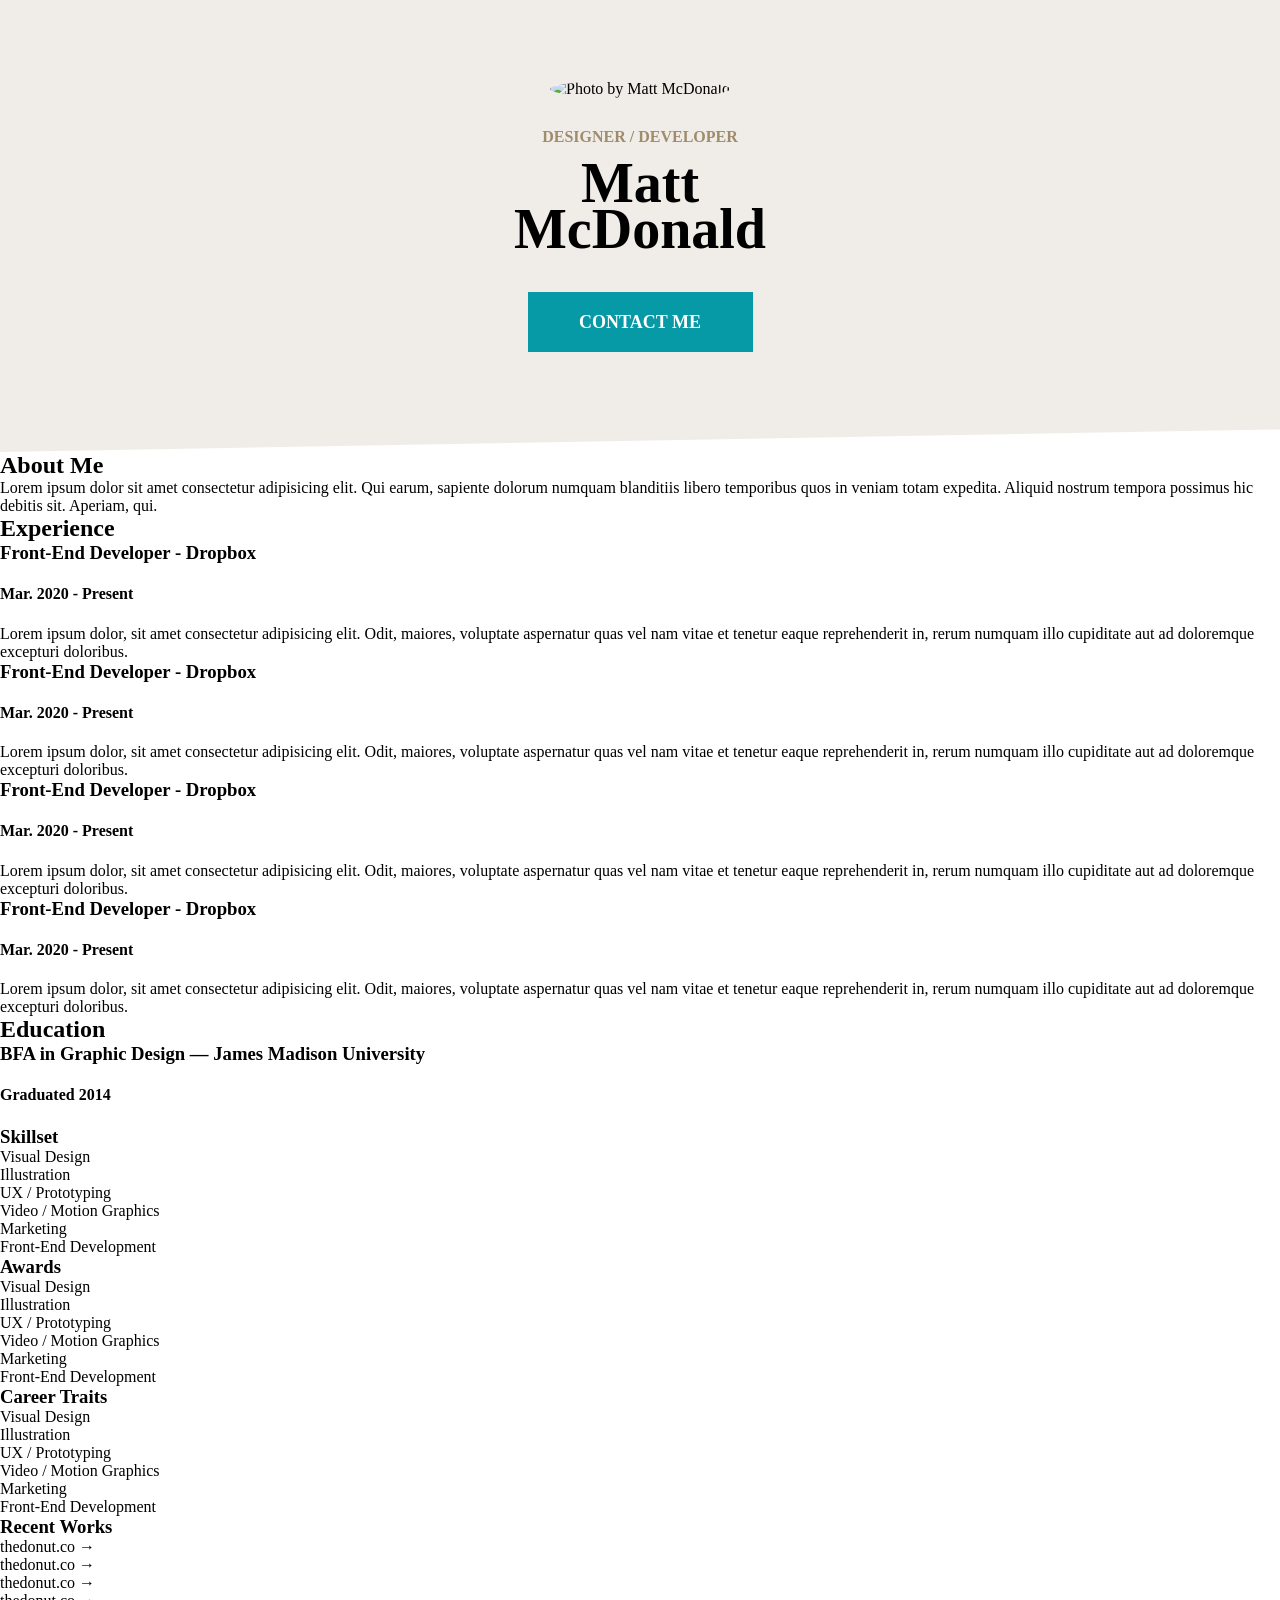
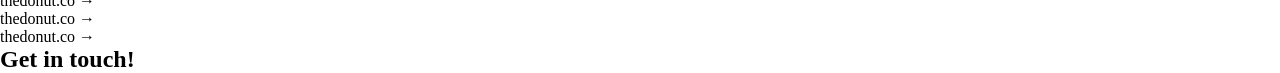
==== curriculum/index.html @ 2abec841 "Refactor contact section in index.html and enhance styles in style.css for better layout and readabi" ====
<!DOCTYPE html>
<html lang="zxx">
<head>
    <meta charset="UTF-8">
    <meta name="viewport" content="width=device-width, initial-scale=1.0">
    <title>Document</title>
    <link rel="stylesheet" href="style.css">
</head>
<body>
    <main class="profile__portfolio">
        <div class="profile--photo">
            <img src="img/mattmcdonald_photo.png" alt="Photo by Matt McDonald">
        </div>
        <div class="profile--contact">
            <p>Designer / Developer</p>
            <h1><span class="profile--contact_block">Matt</span> <span class="profile--contact_block">McDonald</span></h1>
            <button>Contact ME</button>
        </div>
    </main>
    <div>
        <div>
            <div class="about__me">
                <h2>About Me</h2>
                <p>Lorem ipsum dolor sit amet consectetur adipisicing elit. Qui earum, sapiente dolorum numquam blanditiis libero temporibus quos in veniam totam expedita. Aliquid nostrum tempora possimus hic debitis sit. Aperiam, qui.</p>
                <div class="blue--line"></div>
            </div>
            <div class="experiencie">
                <h2>Experience</h2>
                <div class="experience--item">
                    <h3>Front-End Developer - Dropbox</h3>
                    <h4>Mar. 2020 - Present</h4>
                    <p>Lorem ipsum dolor, sit amet consectetur adipisicing elit. Odit, maiores, voluptate aspernatur quas vel nam vitae et tenetur eaque reprehenderit in, rerum numquam illo cupiditate aut ad doloremque excepturi doloribus.</p>                
                </div>
                <div class="experience--item">
                    <h3>Front-End Developer - Dropbox</h3>
                    <h4>Mar. 2020 - Present</h4>
                    <p>Lorem ipsum dolor, sit amet consectetur adipisicing elit. Odit, maiores, voluptate aspernatur quas vel nam vitae et tenetur eaque reprehenderit in, rerum numquam illo cupiditate aut ad doloremque excepturi doloribus.</p>                
                </div>
                <div class="experience--item">
                    <h3>Front-End Developer - Dropbox</h3>
                    <h4>Mar. 2020 - Present</h4>
                    <p>Lorem ipsum dolor, sit amet consectetur adipisicing elit. Odit, maiores, voluptate aspernatur quas vel nam vitae et tenetur eaque reprehenderit in, rerum numquam illo cupiditate aut ad doloremque excepturi doloribus.</p>                
                </div>
                <div class="experience--item">
                    <h3>Front-End Developer - Dropbox</h3>
                    <h4>Mar. 2020 - Present</h4>
                    <p>Lorem ipsum dolor, sit amet consectetur adipisicing elit. Odit, maiores, voluptate aspernatur quas vel nam vitae et tenetur eaque reprehenderit in, rerum numquam illo cupiditate aut ad doloremque excepturi doloribus.</p>                
                </div>
                <div class="blue--line"></div>
            </div>
            <div>
                <h2>Education</h2>
                <h3>BFA in Graphic Design — James Madison University</h3>
                <h4>Graduated 2014</h4>
                <div class="blue--line"></div>
            </div>                 
        </div>
        <div>
            <div>
                <h3>Skillset</h3>
                <ul>
                        <li>Visual Design</li>
                        <li>Illustration</li>
                        <li>UX / Prototyping</li>
                        <li>Video / Motion Graphics</li>
                        <li>Marketing</li>
                        <li>Front-End Development</li>
                </ul>
            </div>
            <div>
                <h3>Awards</h3>
                <ul>
                        <li>Visual Design</li>
                        <li>Illustration</li>
                        <li>UX / Prototyping</li>
                        <li>Video / Motion Graphics</li>
                        <li>Marketing</li>
                        <li>Front-End Development</li>
                </ul>
            </div>
            <div>
                <h3>Career Traits</h3>
                <ul>
                        <li>Visual Design</li>
                        <li>Illustration</li>
                        <li>UX / Prototyping</li>
                        <li>Video / Motion Graphics</li>
                        <li>Marketing</li>
                        <li>Front-End Development</li>
                </ul>
            </div>
            <div>
                <h3>Recent Works</h3>
                <ul>
                    <li>thedonut.co →</li>
                    <li>thedonut.co →</li>
                    <li>thedonut.co →</li>
                    <li>thedonut.co →</li>
                    <li>thedonut.co →</li>
                    <li>thedonut.co →</li>
                </ul>
            </div>
        </div>   
    </div>
    <footer class="footer_page">
        <h2>Get in touch!</h2>
    </footer>
</body>
</html>
---- curriculum/style.css ----
* {
    box-sizing: border-box;
}

body {
    --bg-color: #fff;
    --second-soft-color: #9e8c6c28; 
    --second-color: #9E8C6C;
    --third-color: #0699A6;
    --important-color: #000;
    --white-text: #fff;
    --h3-font: Arial Narrow;
    --title-font: serif;
}

body, h1, h2, h3, p, div, ul, li, span{
    margin: 0;
    padding: 0;
    list-style: none;
}

/* MAIN SECTION -----------*/

.profile__portfolio{
    background-color: var(--second-soft-color);
    width: 100%;
    display: flex;
    flex-direction: column;
    align-items: center;
    clip-path: polygon(0 0, 100% 0, 100% 95%, 0% 100%);
}

.profile--photo img{
    width: 160px;
    border-radius: 50%;
    margin-top: 80px;
    margin-bottom: 30px;
}

.profile--contact{
    display: flex;
    flex-direction: column;
    align-items: center;
}

.profile--contact p {
    text-align: center;
    color: var(--second-color);
    text-transform: uppercase;
    font-weight: 700;
    font-family: var(--h3-font);
    margin-bottom: 14px;
}

.profile--contact h1 { 
    text-align: center;
    font-family: var(--title-font);
    font-size: 56px;
    margin-bottom: 40px;
    font-weight: 900;
}

.profile--contact_block{
    display: block;
    line-height: 46px;
}

.profile--contact button{
    margin-bottom: 100px;
    color: var(--white-text);
    background-color: var(--third-color);
    border: none;
    width: 225px;
    height: 60px;
    text-transform: uppercase;
    font-size: 18px;
    font-family: var(--h3-font);
    font-weight: 700;
}
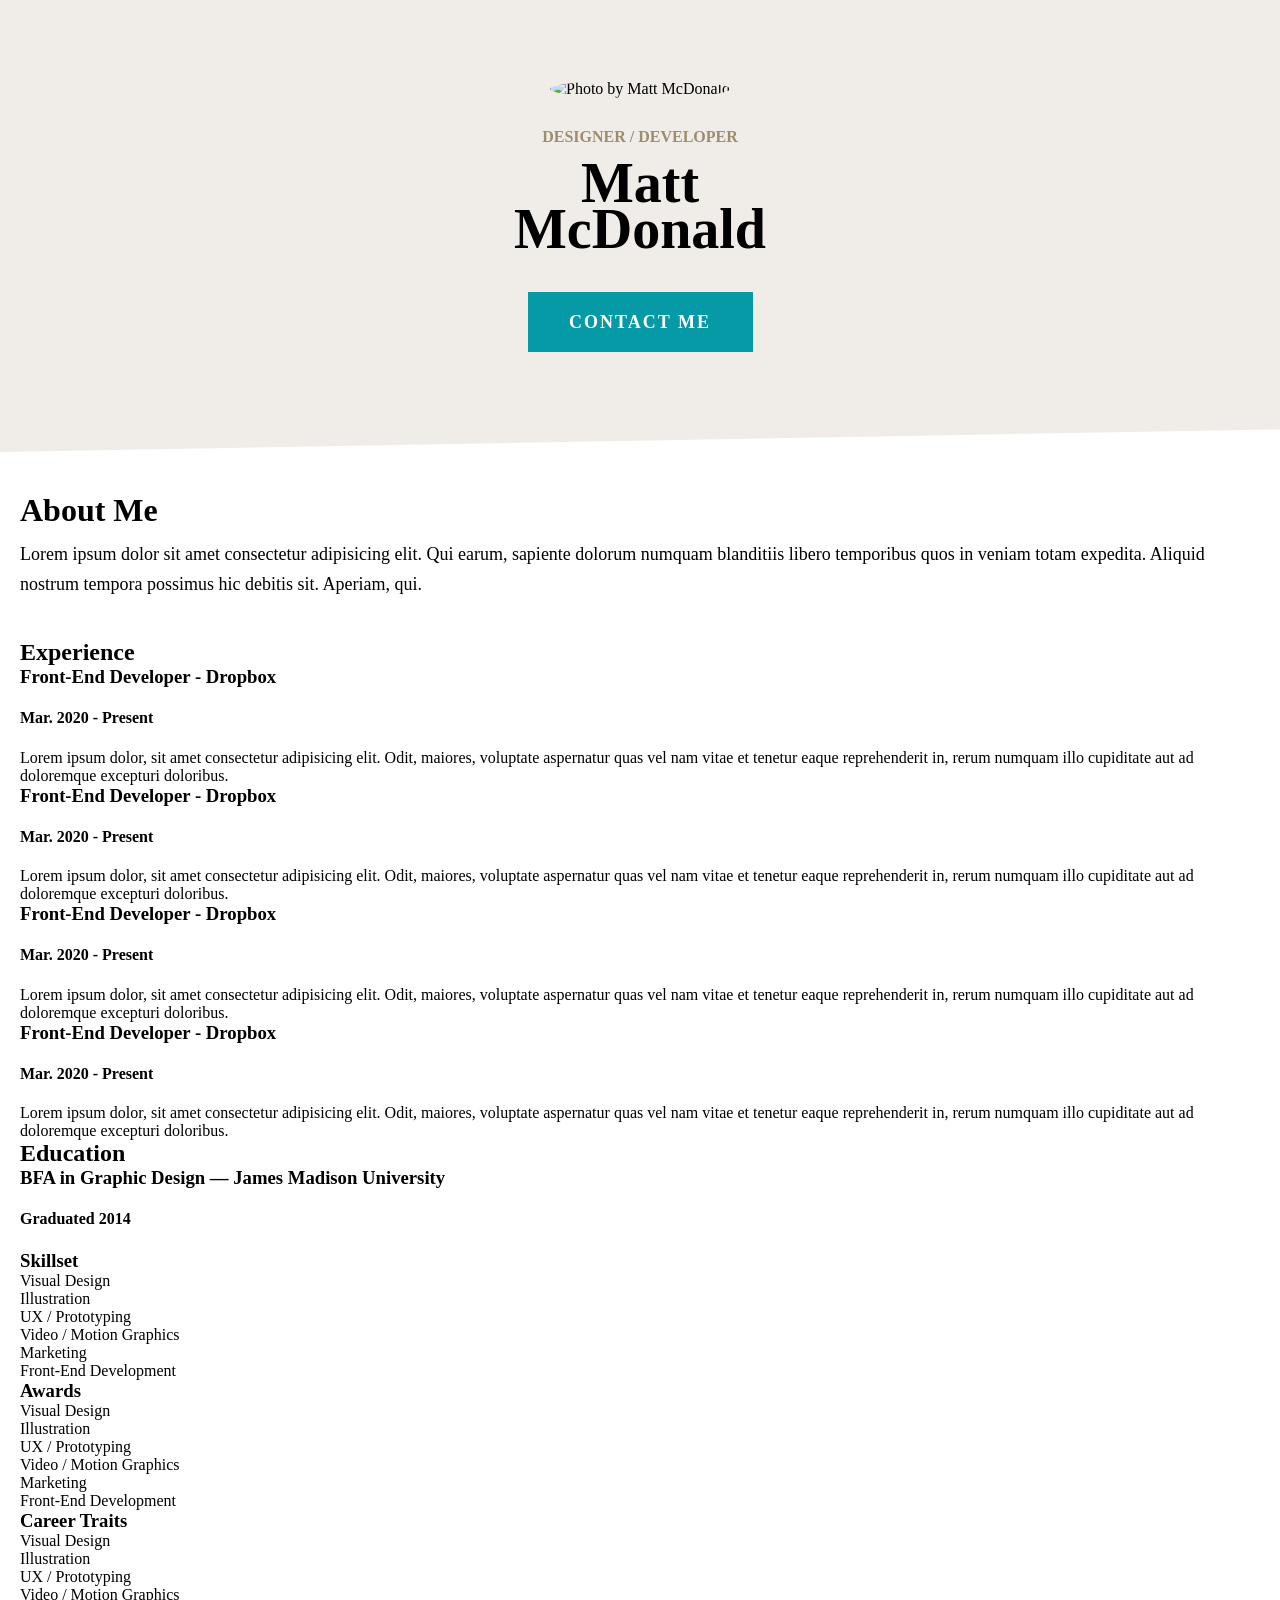
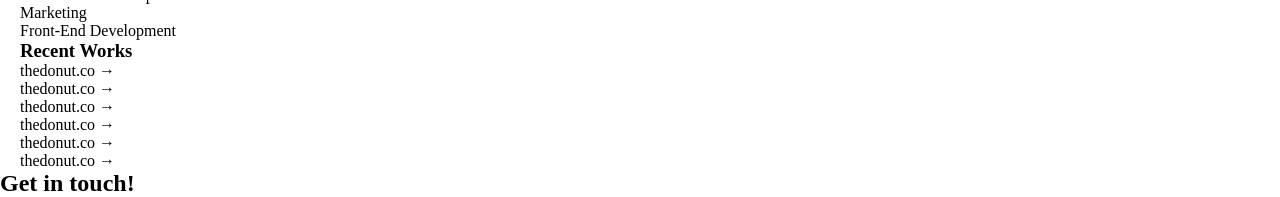
==== commit 7061833f: "Add profile info section and enhance styles for better presentation in index.html and style.css" ====
--- a/curriculum/index.html
+++ b/curriculum/index.html
@@ -17,7 +17,7 @@
             <button>Contact ME</button>
         </div>
     </main>
-    <div>
+    <div class="profile__info">
         <div>
             <div class="about__me">
                 <h2>About Me</h2>
--- a/curriculum/style.css
+++ b/curriculum/style.css
@@ -21,23 +21,24 @@
 
 /* MAIN SECTION -----------*/
 
-.profile__portfolio{
+.profile__portfolio {
     background-color: var(--second-soft-color);
     width: 100%;
     display: flex;
     flex-direction: column;
     align-items: center;
     clip-path: polygon(0 0, 100% 0, 100% 95%, 0% 100%);
+    margin-bottom: 40px;
 }
 
-.profile--photo img{
+.profile--photo img {
     width: 160px;
     border-radius: 50%;
     margin-top: 80px;
     margin-bottom: 30px;
 }
 
-.profile--contact{
+.profile--contact {
     display: flex;
     flex-direction: column;
     align-items: center;
@@ -58,14 +59,15 @@
     font-size: 56px;
     margin-bottom: 40px;
     font-weight: 900;
+    color: var(--important-color);
 }
 
-.profile--contact_block{
+.profile--contact_block {
     display: block;
     line-height: 46px;
 }
 
-.profile--contact button{
+.profile--contact button {
     margin-bottom: 100px;
     color: var(--white-text);
     background-color: var(--third-color);
@@ -76,4 +78,27 @@
     font-size: 18px;
     font-family: var(--h3-font);
     font-weight: 700;
+    letter-spacing: 2px;
+}
+
+/* PROFILE INFO ------------ */
+
+.profile__info {
+    margin:0 20px ;
+}
+
+.about__me h2 {
+    font-size: 32px;
+    font-weight: 900;
+    font-family: var(--title-font);
+}
+
+.about__me p {
+    font-size: 18px;
+    font-family: var(--h3-font);
+    font-weight: 400;
+    line-height: 30px;
+    color: var(--important-color);
+    margin-top: 10px;
+    margin-bottom: 40px;
 }
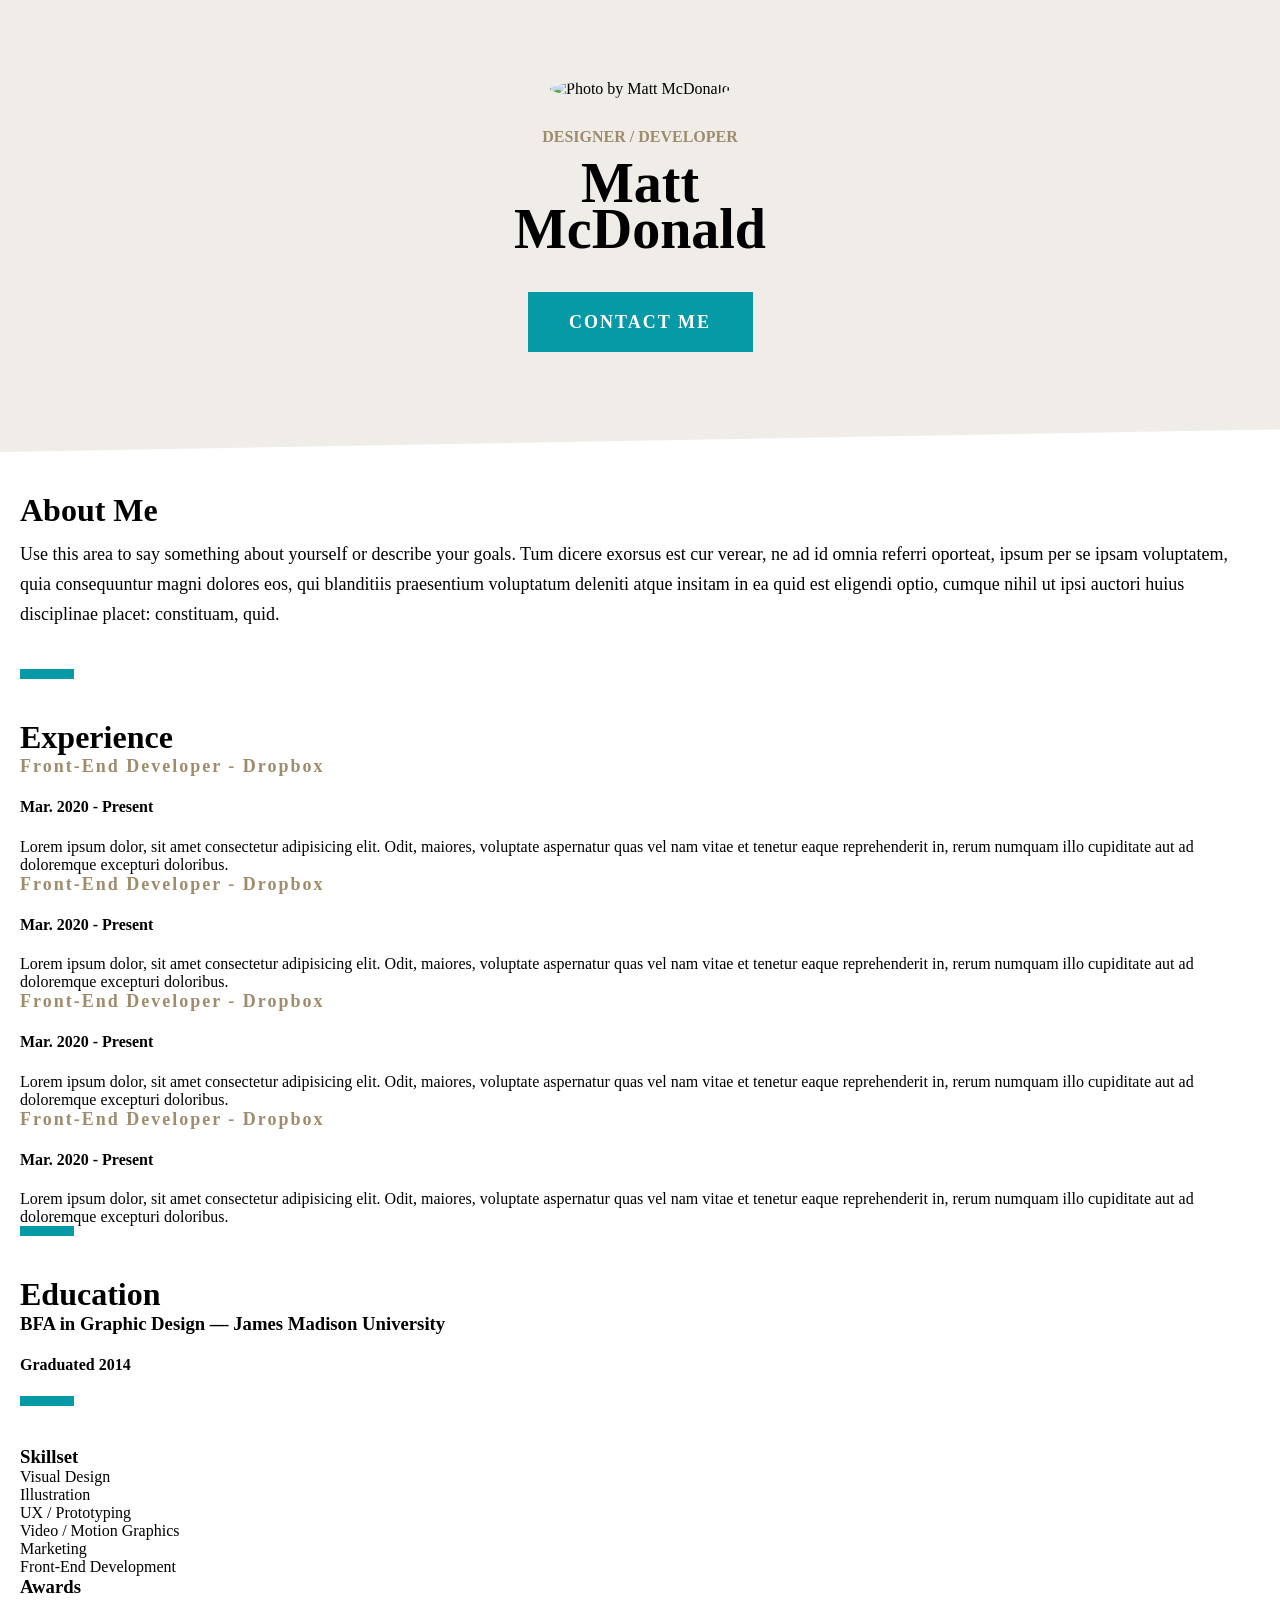
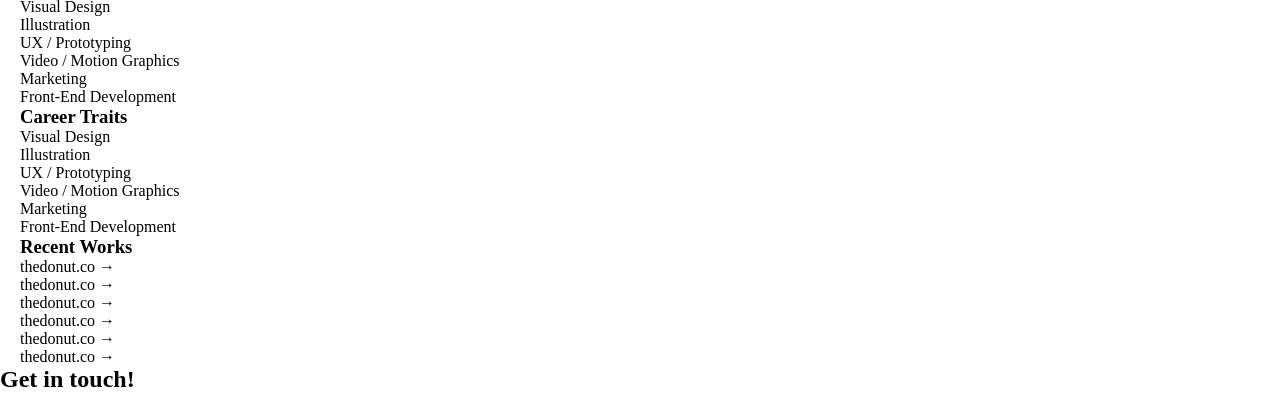
==== commit 8ae61e1d: "Refactor HTML structure for better semantic organization and update content in index.html; enhance s" ====
--- a/curriculum/index.html
+++ b/curriculum/index.html
@@ -7,7 +7,7 @@
     <link rel="stylesheet" href="style.css">
 </head>
 <body>
-    <main class="profile__portfolio">
+    <header class="profile__portfolio">
         <div class="profile--photo">
             <img src="img/mattmcdonald_photo.png" alt="Photo by Matt McDonald">
         </div>
@@ -16,15 +16,15 @@
             <h1><span class="profile--contact_block">Matt</span> <span class="profile--contact_block">McDonald</span></h1>
             <button>Contact ME</button>
         </div>
-    </main>
-    <div class="profile__info">
+    </header>
+    <main class="profile__info">
         <div>
             <div class="about__me">
                 <h2>About Me</h2>
-                <p>Lorem ipsum dolor sit amet consectetur adipisicing elit. Qui earum, sapiente dolorum numquam blanditiis libero temporibus quos in veniam totam expedita. Aliquid nostrum tempora possimus hic debitis sit. Aperiam, qui.</p>
+                <p>Use this area to say something about yourself or describe your goals.  Tum dicere exorsus est cur verear, ne ad id omnia referri oporteat, ipsum per se ipsam voluptatem, quia consequuntur magni dolores eos, qui blanditiis praesentium voluptatum deleniti atque insitam in ea quid est eligendi optio, cumque nihil ut ipsi auctori huius disciplinae placet: constituam, quid.</p>
                 <div class="blue--line"></div>
             </div>
-            <div class="experiencie">
+            <div class="experiencie__info">
                 <h2>Experience</h2>
                 <div class="experience--item">
                     <h3>Front-End Developer - Dropbox</h3>
@@ -48,15 +48,15 @@
                 </div>
                 <div class="blue--line"></div>
             </div>
-            <div>
+            <div class="education__info">
                 <h2>Education</h2>
                 <h3>BFA in Graphic Design — James Madison University</h3>
                 <h4>Graduated 2014</h4>
                 <div class="blue--line"></div>
             </div>                 
         </div>
-        <div>
-            <div>
+        <aside class="aside-skills">
+            <div class="aside_skills--item">
                 <h3>Skillset</h3>
                 <ul>
                         <li>Visual Design</li>
@@ -67,7 +67,7 @@
                         <li>Front-End Development</li>
                 </ul>
             </div>
-            <div>
+            <div class="aside_skills--item">
                 <h3>Awards</h3>
                 <ul>
                         <li>Visual Design</li>
@@ -78,7 +78,7 @@
                         <li>Front-End Development</li>
                 </ul>
             </div>
-            <div>
+            <div class="aside_skills--item">
                 <h3>Career Traits</h3>
                 <ul>
                         <li>Visual Design</li>
@@ -89,7 +89,7 @@
                         <li>Front-End Development</li>
                 </ul>
             </div>
-            <div>
+            <div class="aside_skills--item">
                 <h3>Recent Works</h3>
                 <ul>
                     <li>thedonut.co →</li>
@@ -100,8 +100,8 @@
                     <li>thedonut.co →</li>
                 </ul>
             </div>
-        </div>   
-    </div>
+        </aside>   
+    </main>
     <footer class="footer_page">
         <h2>Get in touch!</h2>
     </footer>
--- a/curriculum/style.css
+++ b/curriculum/style.css
@@ -83,11 +83,13 @@
 
 /* PROFILE INFO ------------ */
 
+    /* ABOUT ME */
+
 .profile__info {
     margin:0 20px ;
 }
 
-.about__me h2 {
+.about__me h2, .experiencie__info h2, .education__info h2{
     font-size: 32px;
     font-weight: 900;
     font-family: var(--title-font);
@@ -101,4 +103,23 @@
     color: var(--important-color);
     margin-top: 10px;
     margin-bottom: 40px;
-}+}
+
+.blue--line{
+    background-color: var(--third-color);
+    width: 54px;
+    height: 10px;
+    margin-bottom: 40px;
+}
+    /* EXPERIENCIE */
+
+.experience--item h3, .aside__skils--item h3{
+    font-size: 18px;
+    font-weight: 700;
+    letter-spacing: 2px;
+    color: var(--second-color);
+}
+
+.experience--item h3 {
+    margin-bottom: 8px;
+}
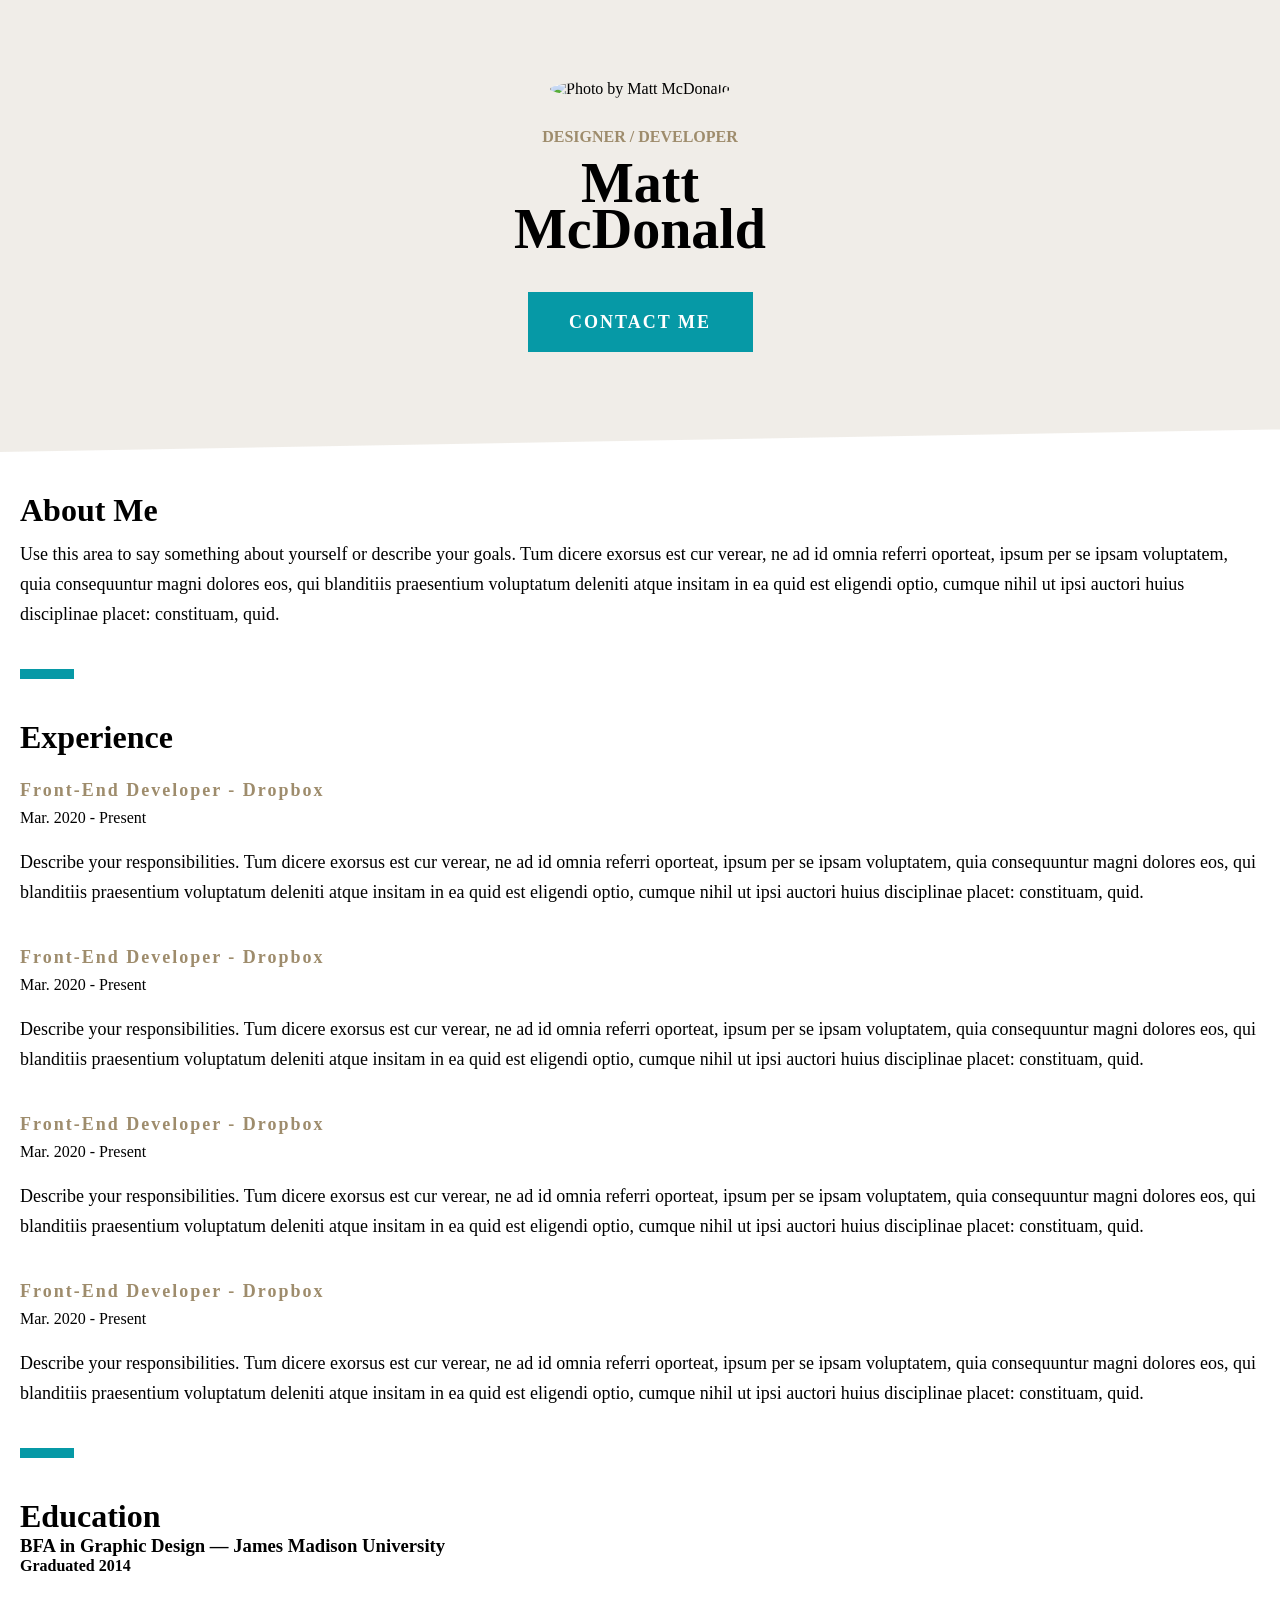
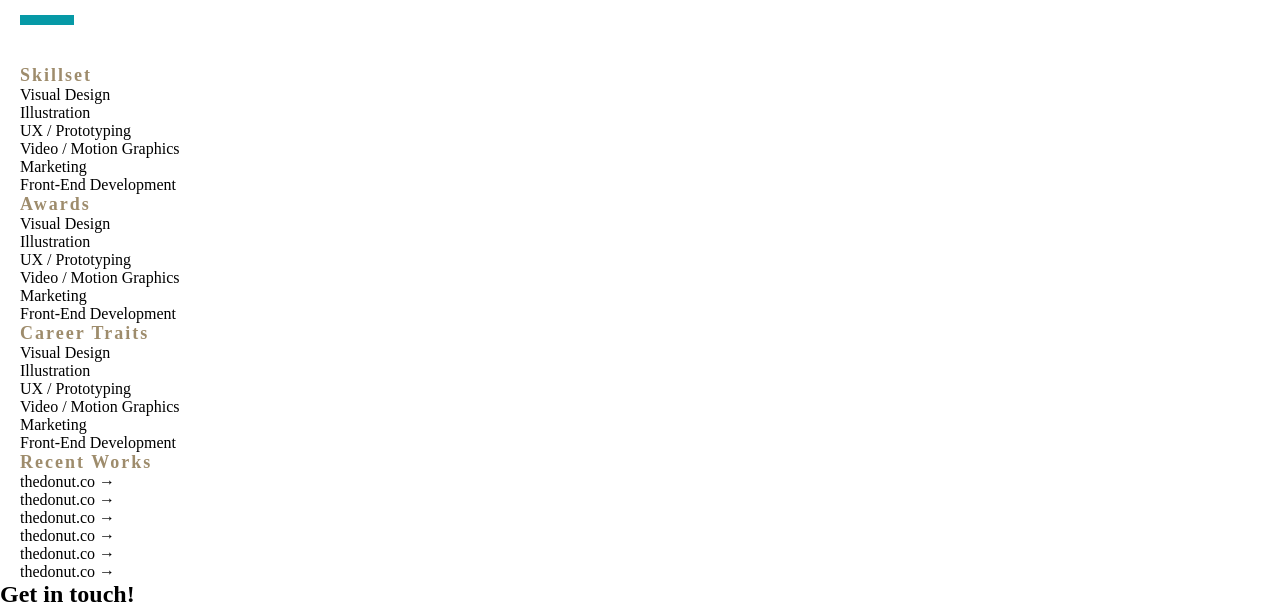
==== commit 91e3e611: "Update experience descriptions in index.html for clarity; enhance styles in style.css for improved l" ====
--- a/curriculum/index.html
+++ b/curriculum/index.html
@@ -29,22 +29,22 @@
                 <div class="experience--item">
                     <h3>Front-End Developer - Dropbox</h3>
                     <h4>Mar. 2020 - Present</h4>
-                    <p>Lorem ipsum dolor, sit amet consectetur adipisicing elit. Odit, maiores, voluptate aspernatur quas vel nam vitae et tenetur eaque reprehenderit in, rerum numquam illo cupiditate aut ad doloremque excepturi doloribus.</p>                
+                    <p>Describe your responsibilities.  Tum dicere exorsus est cur verear, ne ad id omnia referri oporteat, ipsum per se ipsam voluptatem, quia consequuntur magni dolores eos, qui blanditiis praesentium voluptatum deleniti atque insitam in ea quid est eligendi optio, cumque nihil ut ipsi auctori huius disciplinae placet: constituam, quid.</p>                
                 </div>
-                <div class="experience--item">
+                <div class="experience--item experience--margin">
                     <h3>Front-End Developer - Dropbox</h3>
                     <h4>Mar. 2020 - Present</h4>
-                    <p>Lorem ipsum dolor, sit amet consectetur adipisicing elit. Odit, maiores, voluptate aspernatur quas vel nam vitae et tenetur eaque reprehenderit in, rerum numquam illo cupiditate aut ad doloremque excepturi doloribus.</p>                
+                    <p>Describe your responsibilities.  Tum dicere exorsus est cur verear, ne ad id omnia referri oporteat, ipsum per se ipsam voluptatem, quia consequuntur magni dolores eos, qui blanditiis praesentium voluptatum deleniti atque insitam in ea quid est eligendi optio, cumque nihil ut ipsi auctori huius disciplinae placet: constituam, quid.</p>                
                 </div>
-                <div class="experience--item">
+                <div class="experience--item experience--margin">
                     <h3>Front-End Developer - Dropbox</h3>
                     <h4>Mar. 2020 - Present</h4>
-                    <p>Lorem ipsum dolor, sit amet consectetur adipisicing elit. Odit, maiores, voluptate aspernatur quas vel nam vitae et tenetur eaque reprehenderit in, rerum numquam illo cupiditate aut ad doloremque excepturi doloribus.</p>                
+                    <p>Describe your responsibilities.  Tum dicere exorsus est cur verear, ne ad id omnia referri oporteat, ipsum per se ipsam voluptatem, quia consequuntur magni dolores eos, qui blanditiis praesentium voluptatum deleniti atque insitam in ea quid est eligendi optio, cumque nihil ut ipsi auctori huius disciplinae placet: constituam, quid.</p>                
                 </div>
-                <div class="experience--item">
+                <div class="experience--item experience--margin">
                     <h3>Front-End Developer - Dropbox</h3>
                     <h4>Mar. 2020 - Present</h4>
-                    <p>Lorem ipsum dolor, sit amet consectetur adipisicing elit. Odit, maiores, voluptate aspernatur quas vel nam vitae et tenetur eaque reprehenderit in, rerum numquam illo cupiditate aut ad doloremque excepturi doloribus.</p>                
+                    <p>Describe your responsibilities.  Tum dicere exorsus est cur verear, ne ad id omnia referri oporteat, ipsum per se ipsam voluptatem, quia consequuntur magni dolores eos, qui blanditiis praesentium voluptatum deleniti atque insitam in ea quid est eligendi optio, cumque nihil ut ipsi auctori huius disciplinae placet: constituam, quid.
                 </div>
                 <div class="blue--line"></div>
             </div>
--- a/curriculum/style.css
+++ b/curriculum/style.css
@@ -13,11 +13,13 @@
     --title-font: serif;
 }
 
-body, h1, h2, h3, p, div, ul, li, span{
+body, h1, h2, h3, h4, p, div, ul, li, span{
     margin: 0;
     padding: 0;
     list-style: none;
 }
+
+
 
 /* MAIN SECTION -----------*/
 
@@ -83,8 +85,6 @@
 
 /* PROFILE INFO ------------ */
 
-    /* ABOUT ME */
-
 .profile__info {
     margin:0 20px ;
 }
@@ -95,31 +95,50 @@
     font-family: var(--title-font);
 }
 
-.about__me p {
+.about__me p, .experience--item p {
     font-size: 18px;
     font-family: var(--h3-font);
     font-weight: 400;
     line-height: 30px;
     color: var(--important-color);
+}
+
+.about__me p {
     margin-top: 10px;
-    margin-bottom: 40px;
 }
 
 .blue--line{
     background-color: var(--third-color);
     width: 54px;
     height: 10px;
-    margin-bottom: 40px;
+    margin: 40px 0 40px 0;
 }
-    /* EXPERIENCIE */
 
-.experience--item h3, .aside__skils--item h3{
+.experiencie__info h2 {
+    margin-bottom: 24px;
+}
+
+.experience--item h3, .aside_skills--item h3{
     font-size: 18px;
     font-weight: 700;
     letter-spacing: 2px;
     color: var(--second-color);
+    font-family: var(--h3-font);
 }
 
 .experience--item h3 {
     margin-bottom: 8px;
 }
+
+.experience--margin {
+    margin-top: 40px;
+}
+
+.experience--item h4 {
+    font-family: var(--h3-font);
+    font-family: 18px;
+    font-weight: 400;
+    margin-top: 8px;
+    margin-bottom: 20px;
+}
+
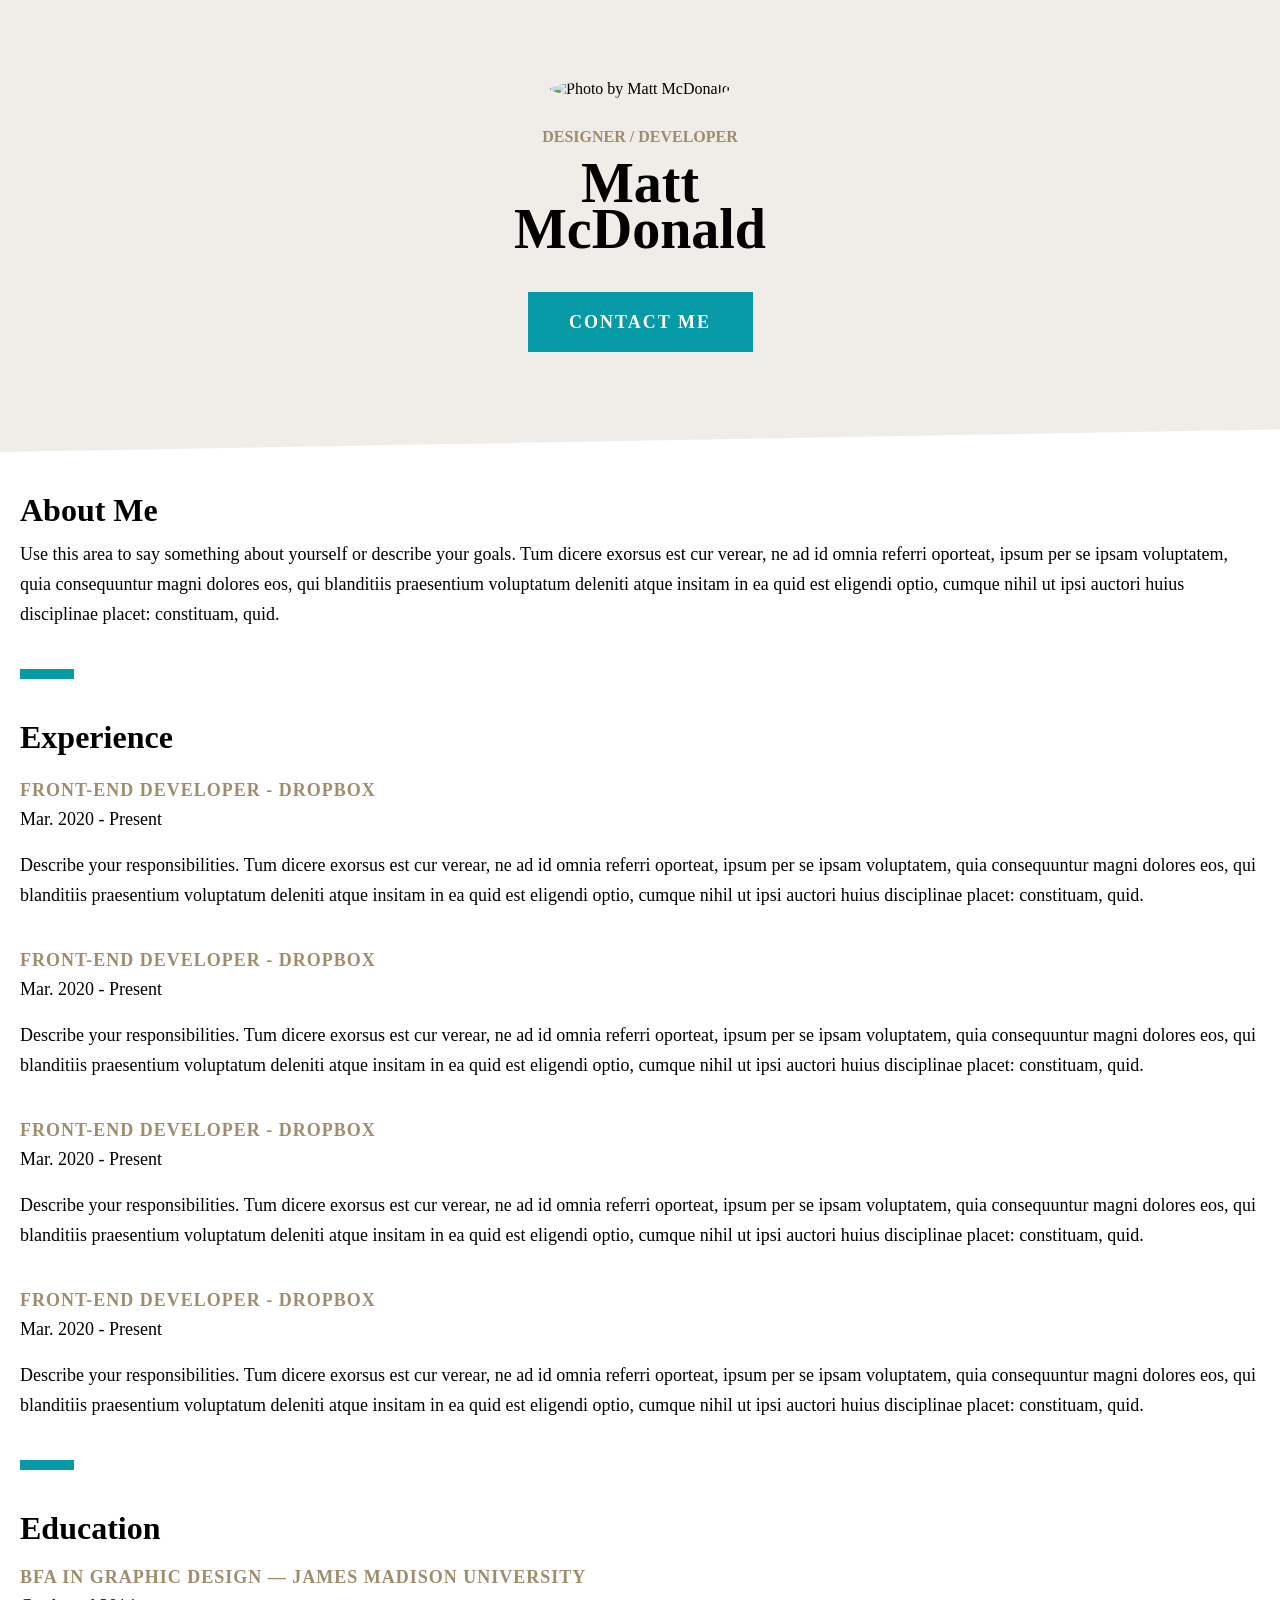
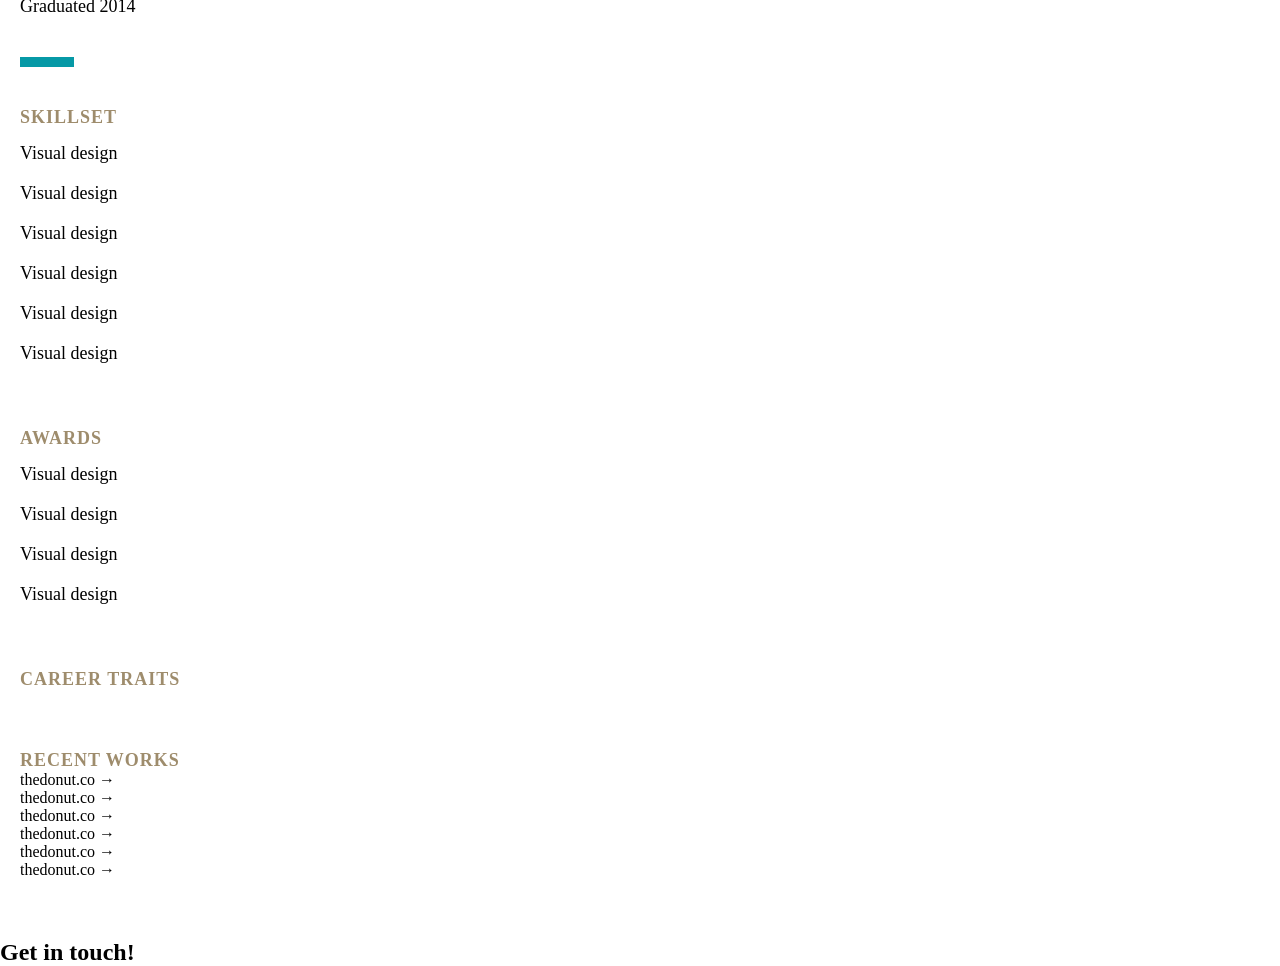
==== commit 6a2c2e6d: "Refactor skills and awards sections in index.html for improved structure; update styles in style.css" ====
--- a/curriculum/index.html
+++ b/curriculum/index.html
@@ -58,36 +58,23 @@
         <aside class="aside-skills">
             <div class="aside_skills--item">
                 <h3>Skillset</h3>
-                <ul>
-                        <li>Visual Design</li>
-                        <li>Illustration</li>
-                        <li>UX / Prototyping</li>
-                        <li>Video / Motion Graphics</li>
-                        <li>Marketing</li>
-                        <li>Front-End Development</li>
-                </ul>
+                <h4>Visual design</h4>
+                <h4>Visual design</h4>
+                <h4>Visual design</h4>
+                <h4>Visual design</h4>
+                <h4>Visual design</h4>
+                <h4>Visual design</h4>
             </div>
             <div class="aside_skills--item">
                 <h3>Awards</h3>
-                <ul>
-                        <li>Visual Design</li>
-                        <li>Illustration</li>
-                        <li>UX / Prototyping</li>
-                        <li>Video / Motion Graphics</li>
-                        <li>Marketing</li>
-                        <li>Front-End Development</li>
-                </ul>
+                <h4>Visual design</h4>
+                <h4>Visual design</h4>
+                <h4>Visual design</h4>
+                <h4>Visual design</h4>
             </div>
             <div class="aside_skills--item">
                 <h3>Career Traits</h3>
-                <ul>
-                        <li>Visual Design</li>
-                        <li>Illustration</li>
-                        <li>UX / Prototyping</li>
-                        <li>Video / Motion Graphics</li>
-                        <li>Marketing</li>
-                        <li>Front-End Development</li>
-                </ul>
+
             </div>
             <div class="aside_skills--item">
                 <h3>Recent Works</h3>
--- a/curriculum/style.css
+++ b/curriculum/style.css
@@ -118,12 +118,13 @@
     margin-bottom: 24px;
 }
 
-.experience--item h3, .aside_skills--item h3{
+.experience--item h3, .aside_skills--item h3, .education__info h3{
     font-size: 18px;
-    font-weight: 700;
-    letter-spacing: 2px;
+    font-weight: bold;
+    letter-spacing: 1px;
     color: var(--second-color);
     font-family: var(--h3-font);
+    text-transform: uppercase;
 }
 
 .experience--item h3 {
@@ -134,11 +135,30 @@
     margin-top: 40px;
 }
 
-.experience--item h4 {
+.experience--item h4, .education__info h4, .aside_skills--item h4{
     font-family: var(--h3-font);
-    font-family: 18px;
+    font-size: 18px;
     font-weight: 400;
-    margin-top: 8px;
-    margin-bottom: 20px;
 }
 
+.experience--item h4{
+    margin-bottom: 20px;
+    margin-top: 8px;
+}
+
+.education__info h3{
+    margin-top: 20px;
+}
+
+.education__info h4{
+    margin-top: 8px;
+}
+
+.aside_skills--item{
+    margin-bottom: 60px;
+}
+
+.aside_skills--item h4{
+    margin-top: 10px;
+    line-height: 30px;
+}
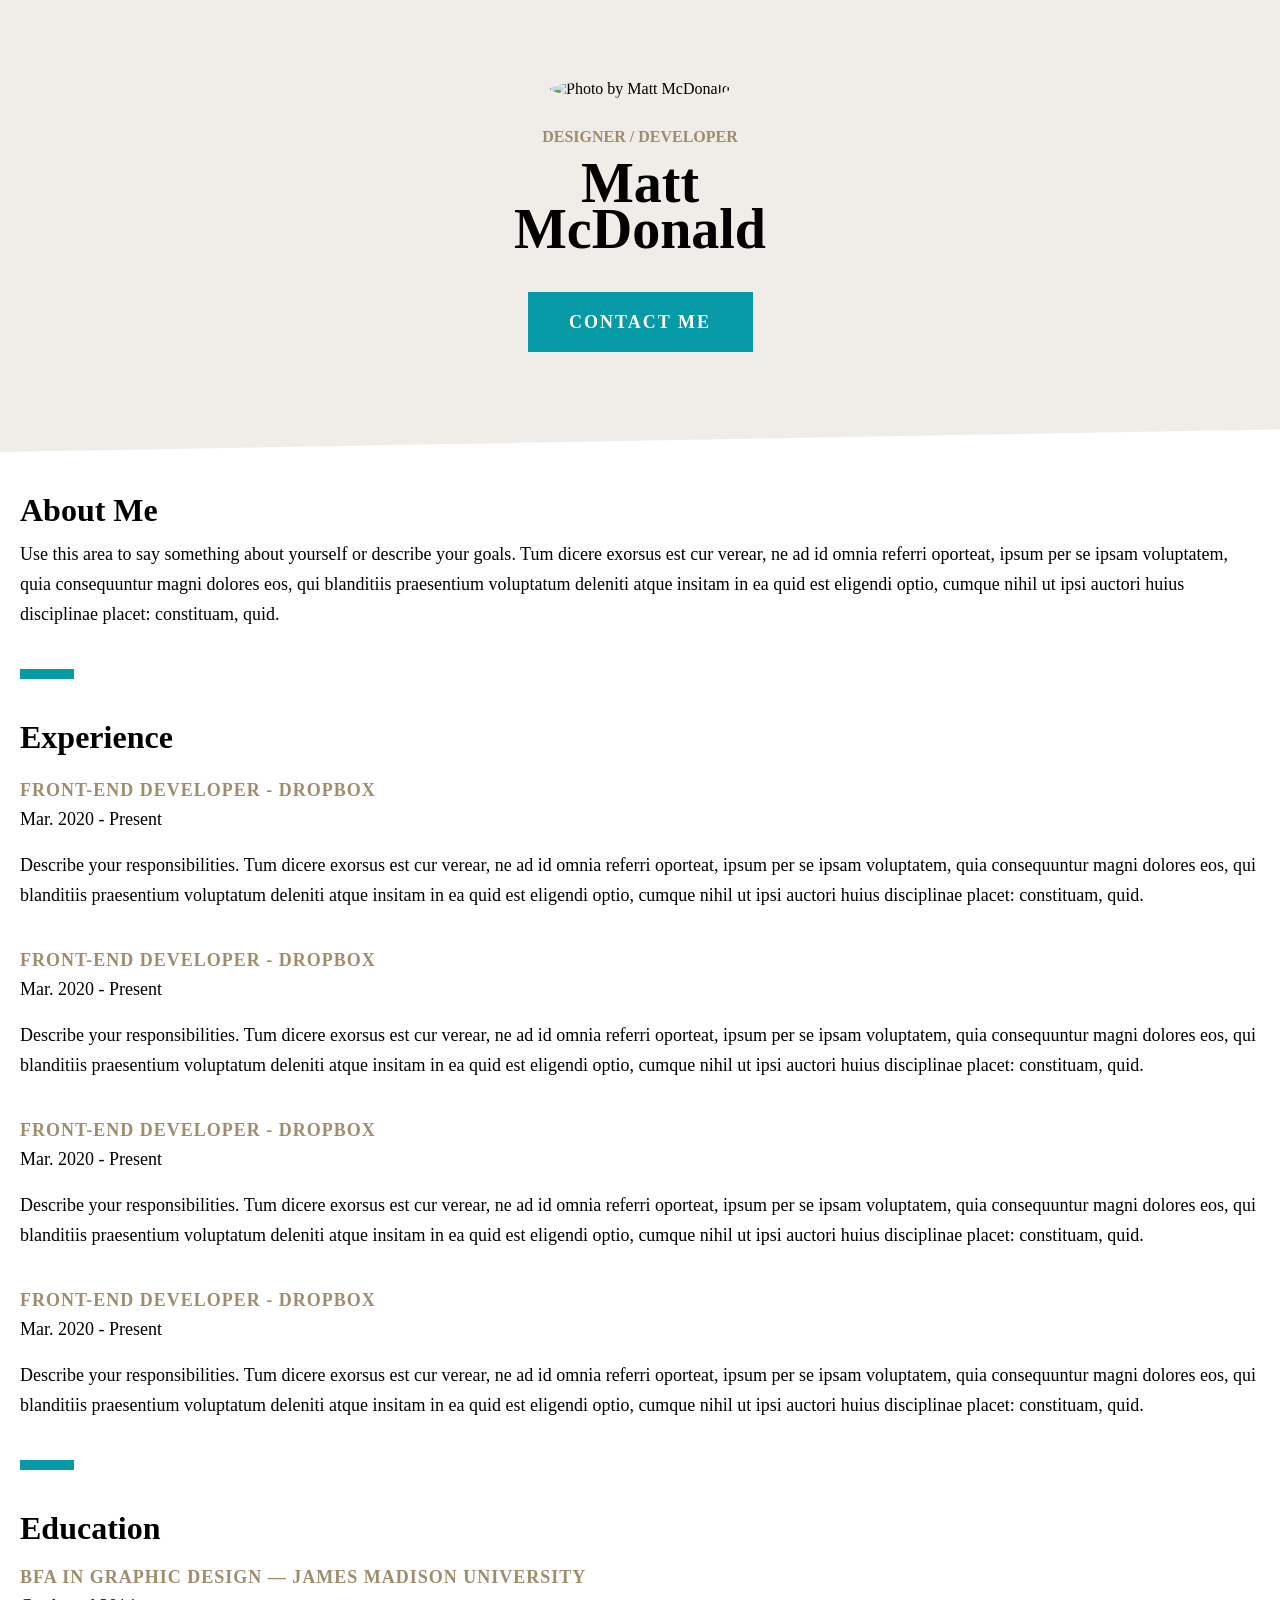
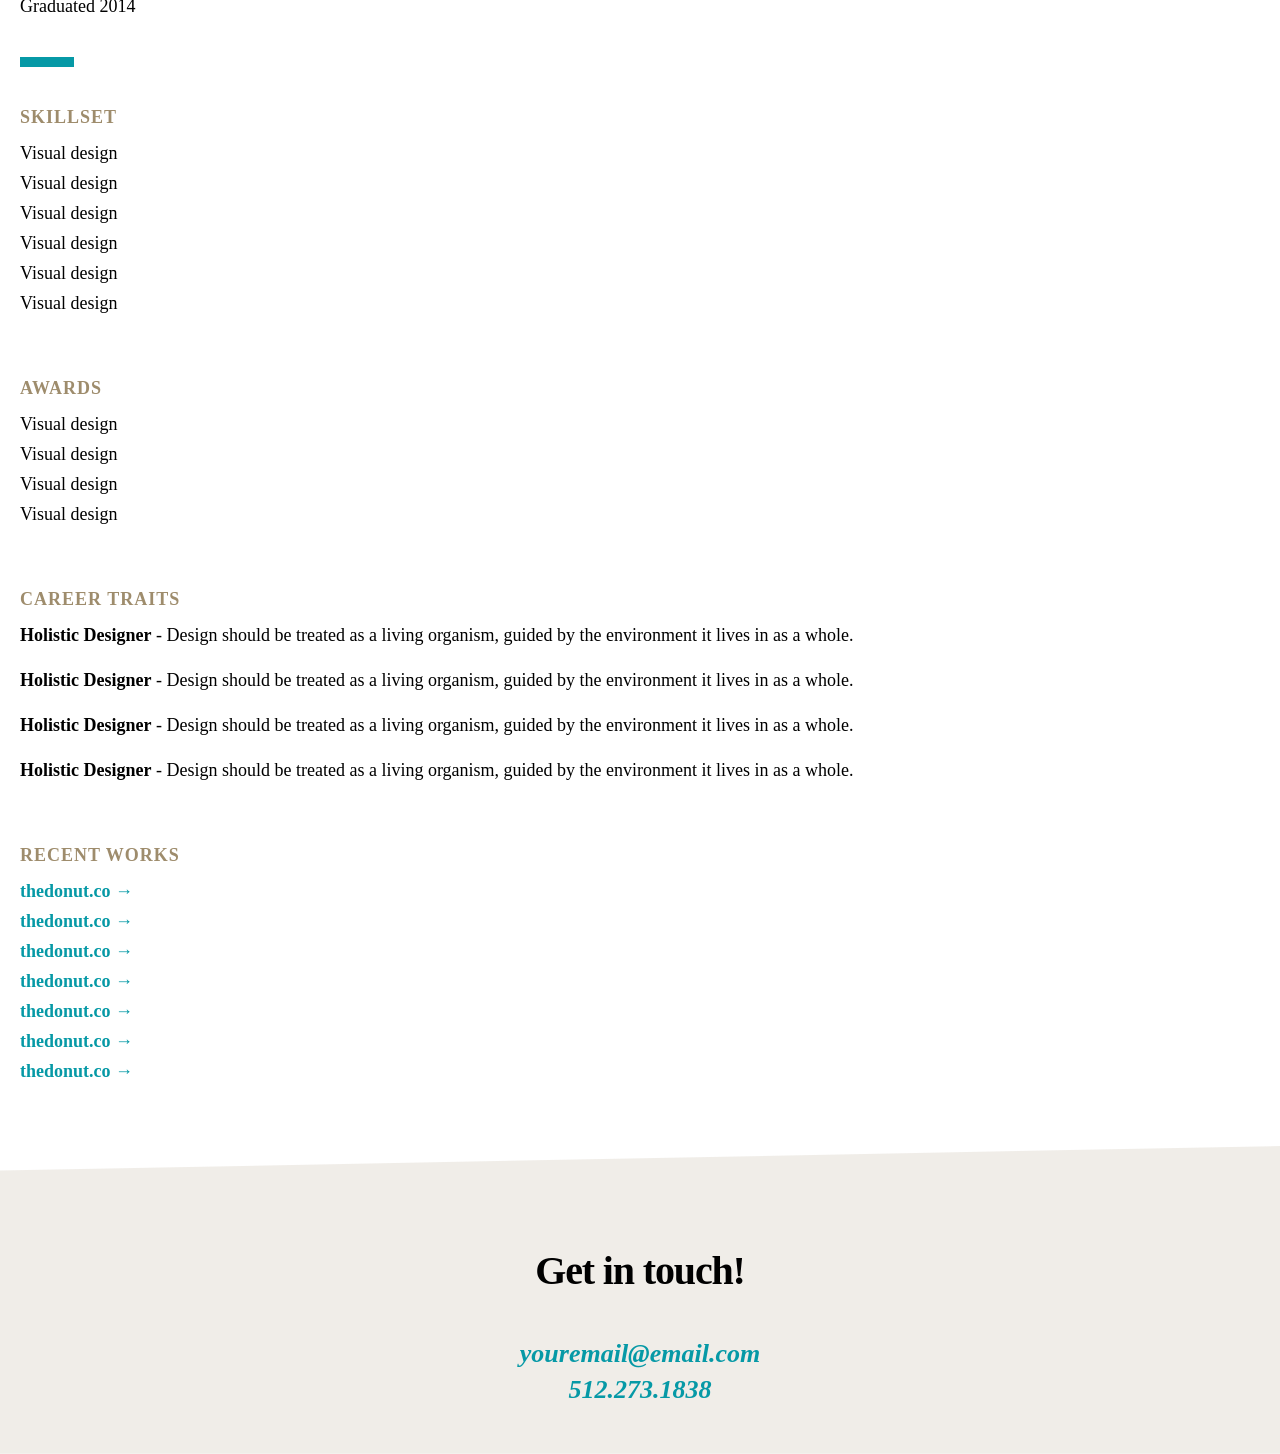
==== commit d6152a7d: "Mobile-first version completed" ====
--- a/curriculum/index.html
+++ b/curriculum/index.html
@@ -56,7 +56,7 @@
             </div>                 
         </div>
         <aside class="aside-skills">
-            <div class="aside_skills--item">
+            <div class="aside_skills--item aside_skills--item-weight">
                 <h3>Skillset</h3>
                 <h4>Visual design</h4>
                 <h4>Visual design</h4>
@@ -65,7 +65,7 @@
                 <h4>Visual design</h4>
                 <h4>Visual design</h4>
             </div>
-            <div class="aside_skills--item">
+            <div class="aside_skills--item aside_skills--item-weight">
                 <h3>Awards</h3>
                 <h4>Visual design</h4>
                 <h4>Visual design</h4>
@@ -74,23 +74,29 @@
             </div>
             <div class="aside_skills--item">
                 <h3>Career Traits</h3>
-
+                <p><strong>Holistic Designer</strong> - Design should be treated as a living organism, guided by the environment it lives in as a whole.</p>
+                <p><strong>Holistic Designer</strong> - Design should be treated as a living organism, guided by the environment it lives in as a whole.</p>
+                <p><strong>Holistic Designer</strong> - Design should be treated as a living organism, guided by the environment it lives in as a whole.</p>
+                <p><strong>Holistic Designer</strong> - Design should be treated as a living organism, guided by the environment it lives in as a whole.</p>
             </div>
-            <div class="aside_skills--item">
+            <div class="aside_skills--item aside_skills-blue">
                 <h3>Recent Works</h3>
-                <ul>
-                    <li>thedonut.co →</li>
-                    <li>thedonut.co →</li>
-                    <li>thedonut.co →</li>
-                    <li>thedonut.co →</li>
-                    <li>thedonut.co →</li>
-                    <li>thedonut.co →</li>
-                </ul>
+                <h4>thedonut.co →</h4>
+                <h4>thedonut.co →</h4>
+                <h4>thedonut.co →</h4>
+                <h4>thedonut.co →</h4>
+                <h4>thedonut.co →</h4>
+                <h4>thedonut.co →</h4>
+                <h4>thedonut.co →</h4>
             </div>
         </aside>   
     </main>
-    <footer class="footer_page">
+    <footer class="footer__page">
         <h2>Get in touch!</h2>
+        <address>
+            <p>youremail@email.com</p>
+            <p>512.273.1838</p>
+        </address>
     </footer>
 </body>
 </html>
--- a/curriculum/style.css
+++ b/curriculum/style.css
@@ -138,12 +138,12 @@
 .experience--item h4, .education__info h4, .aside_skills--item h4{
     font-family: var(--h3-font);
     font-size: 18px;
-    font-weight: 400;
 }
 
 .experience--item h4{
     margin-bottom: 20px;
     margin-top: 8px;
+    font-weight: 400;
 }
 
 .education__info h3{
@@ -152,13 +152,75 @@
 
 .education__info h4{
     margin-top: 8px;
-}
+    font-weight: 400;
+}
+
+/* ASIDE------------- */
 
 .aside_skills--item{
     margin-bottom: 60px;
 }
 
+.aside_skills--item h3 {
+    margin-bottom: 10px;
+}
+
 .aside_skills--item h4{
-    margin-top: 10px;
     line-height: 30px;
+} 
+
+.aside_skills--item-weight h4{
+    font-weight: 400;
+}
+
+.aside_skills--item p {
+    font-family: var(--h3-font);
+    line-height: 30px;
+    font-size: 18px;
+}
+
+.aside_skills--item  p:nth-child(3), .aside_skills--item p:nth-child(4) {
+    margin-bottom: 15px;
+    margin-top: 15px;
+}
+
+.aside_skills-blue{
+    color: var(--third-color);
+    font-weight: bold;
+}
+
+/* FOOTER -------- */
+
+.footer__page{
+    width: 100%;
+    clip-path: polygon(0 8%, 100% 0, 100% 100%, 0% 100%);
+    background-color: var(--second-soft-color);
+    display: flex;
+    flex-direction: column;
+    align-items: center;
+}
+
+.footer__page h2{
+    margin-top: 100px;
+    color: var(--important-color);
+    font-weight: 900;
+    font-size: 40px;
+    line-height: 50px;
+    letter-spacing: -1.14px;
+    text-align: center;
+    font-family: var(--title-font);
+}
+
+address p{
+    font-weight: 900;
+    color: var(--third-color);
+    font-size: 26px;
+    line-height: 36px;
+    text-align: center;
+    font-family: var(--title-font);
+}
+
+address{
+    margin-top: 40px;
+    margin-bottom: 45.68px;
 }
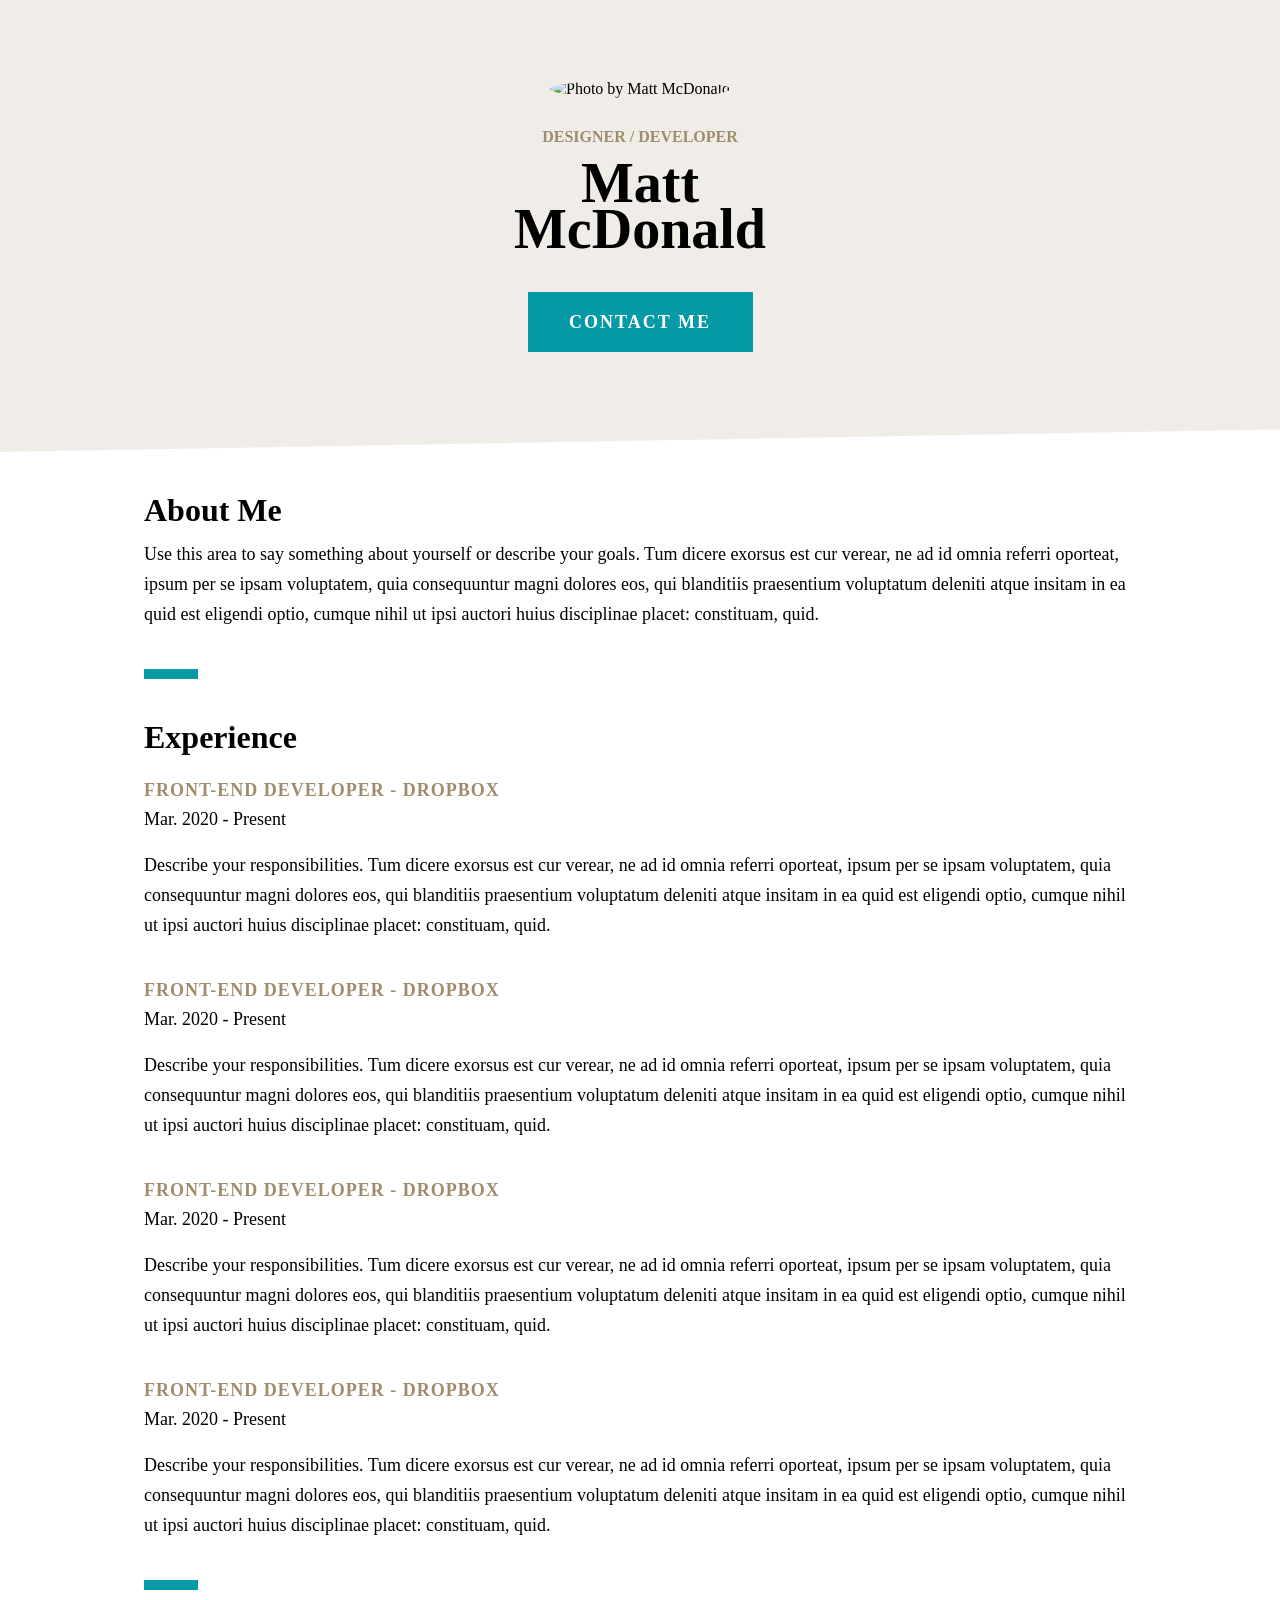
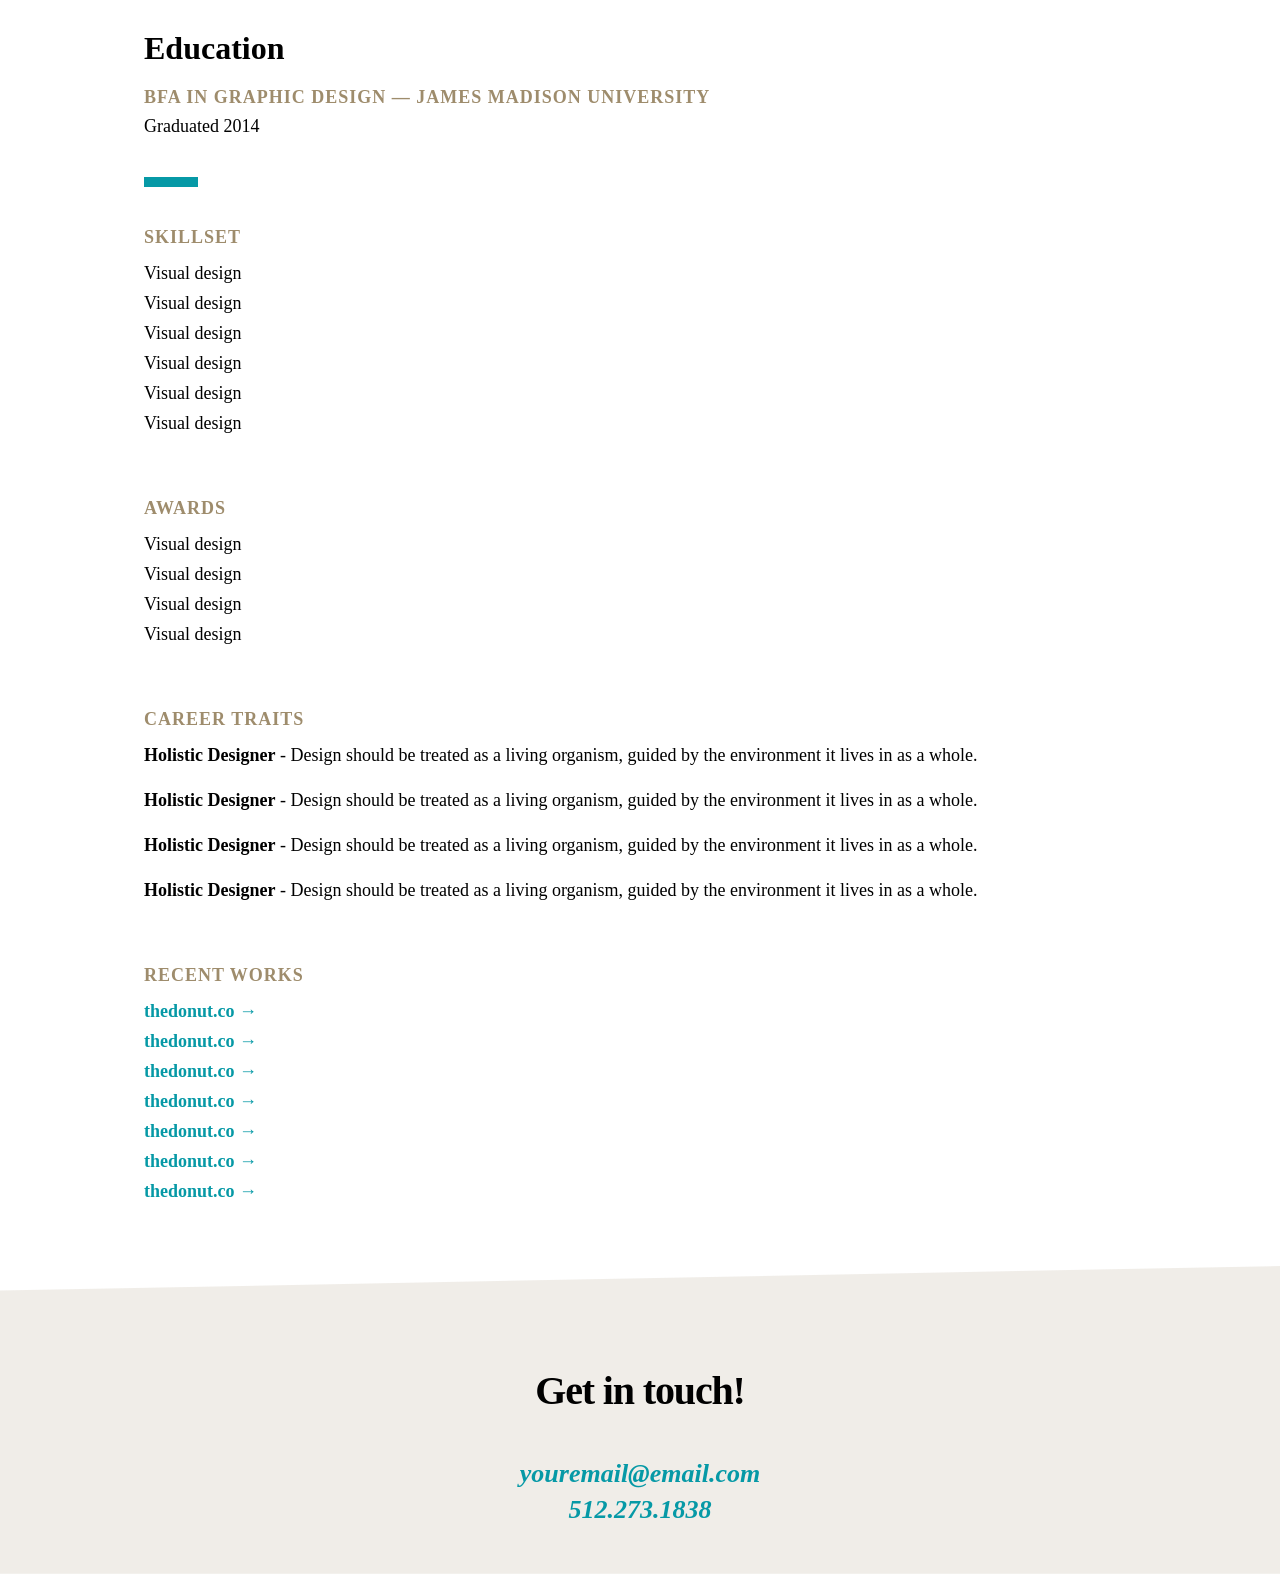
==== commit 0890c8f7: "Refactor profile info section in index.html for improved structure; add media queries in style.css f" ====
--- a/curriculum/index.html
+++ b/curriculum/index.html
@@ -18,7 +18,7 @@
         </div>
     </header>
     <main class="profile__info">
-        <div>
+        <div class="profile__principal__info">
             <div class="about__me">
                 <h2>About Me</h2>
                 <p>Use this area to say something about yourself or describe your goals.  Tum dicere exorsus est cur verear, ne ad id omnia referri oporteat, ipsum per se ipsam voluptatem, quia consequuntur magni dolores eos, qui blanditiis praesentium voluptatum deleniti atque insitam in ea quid est eligendi optio, cumque nihil ut ipsi auctori huius disciplinae placet: constituam, quid.</p>
--- a/curriculum/style.css
+++ b/curriculum/style.css
@@ -89,6 +89,7 @@
     margin:0 20px ;
 }
 
+
 .about__me h2, .experiencie__info h2, .education__info h2{
     font-size: 32px;
     font-weight: 900;
@@ -223,4 +224,14 @@
 address{
     margin-top: 40px;
     margin-bottom: 45.68px;
+}
+
+/* MEDIA QUERIES */
+
+@media screen and (min-width: 768px) {
+
+    .profile__info {
+        margin: 0 144px;
+    }
+
 }
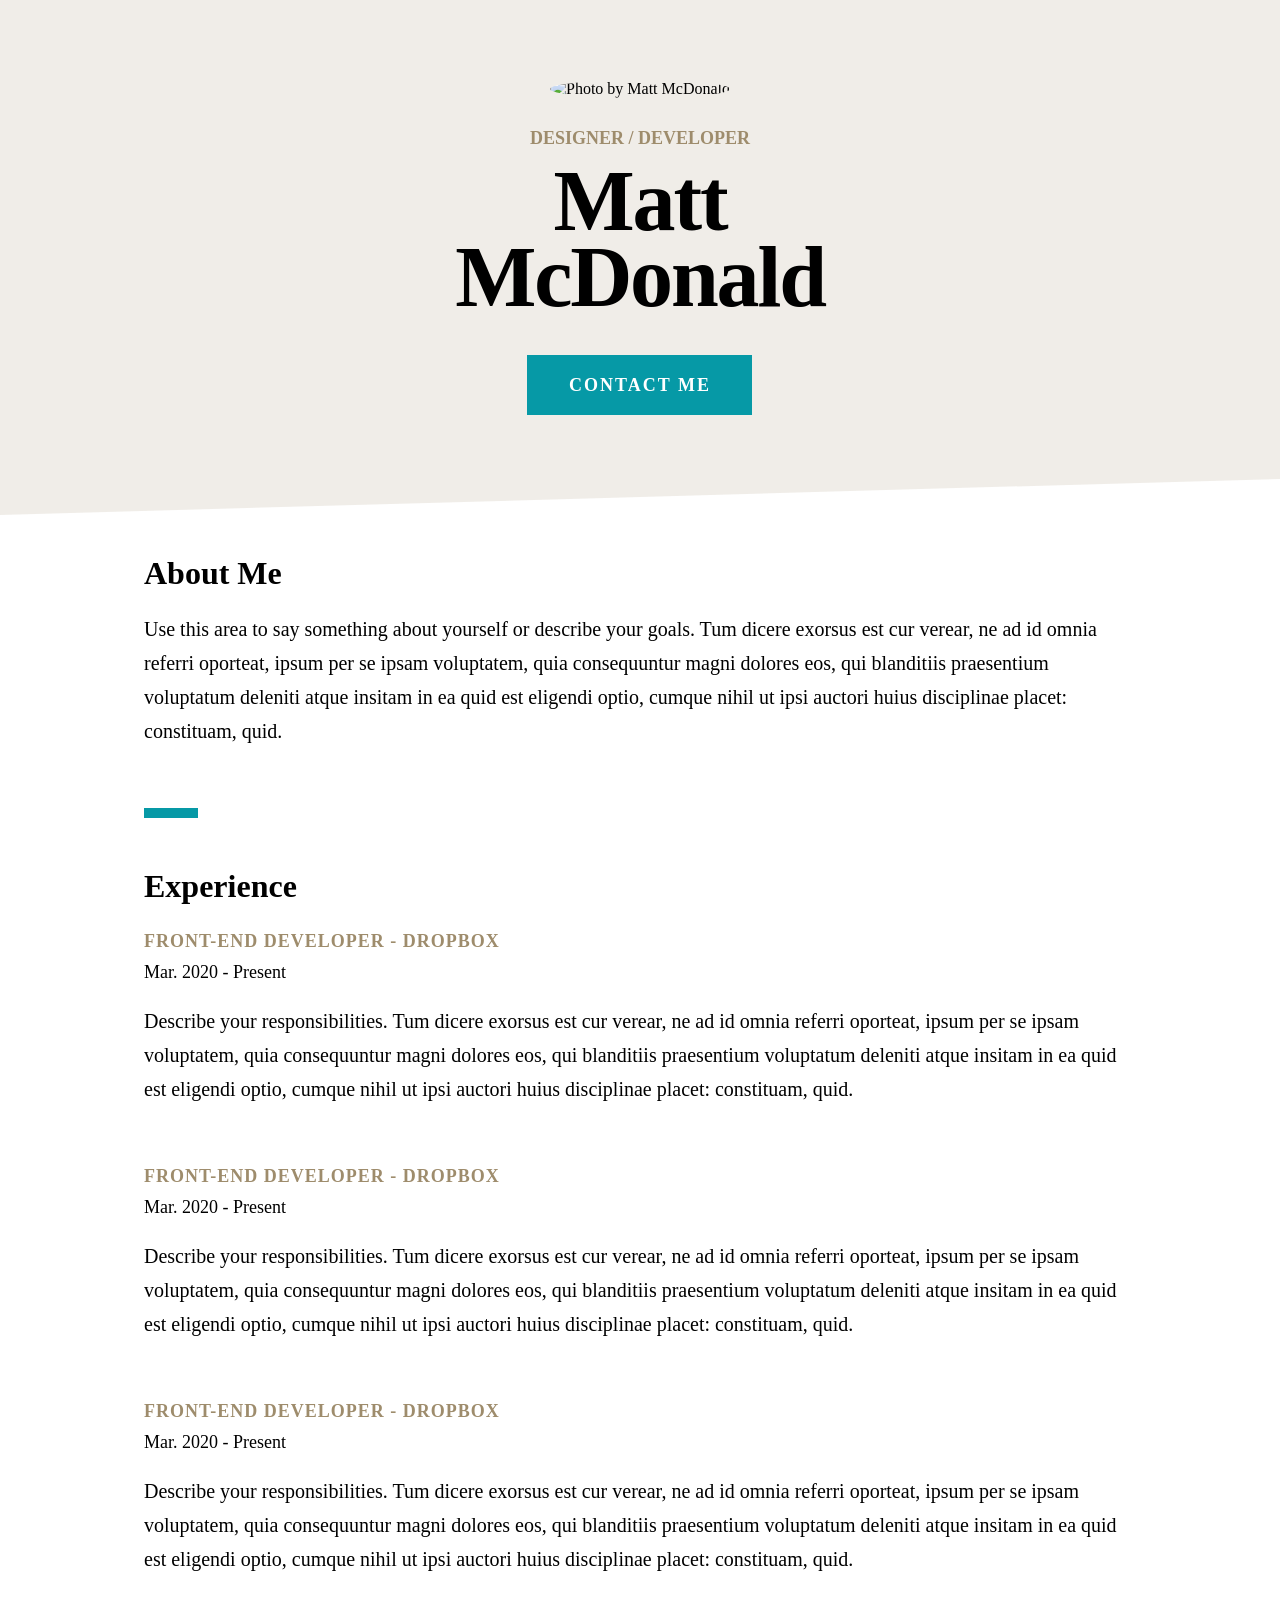
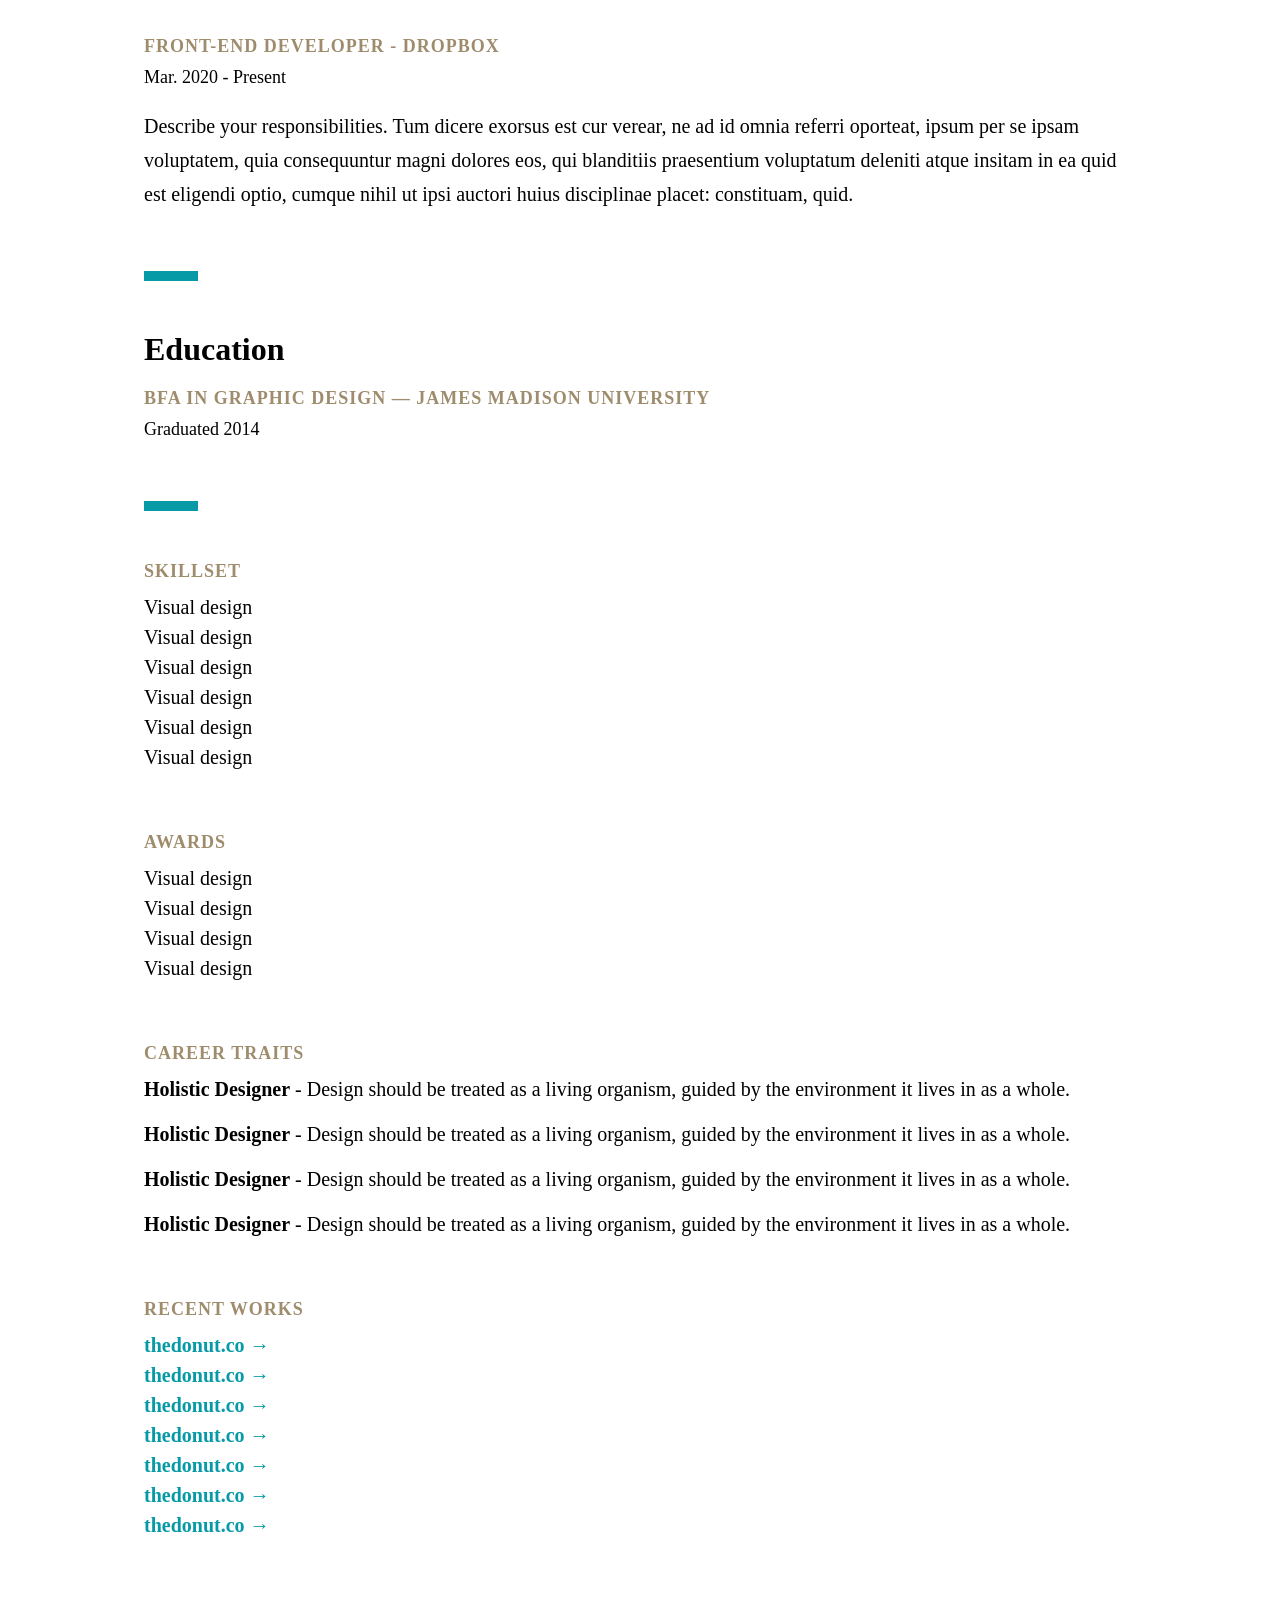
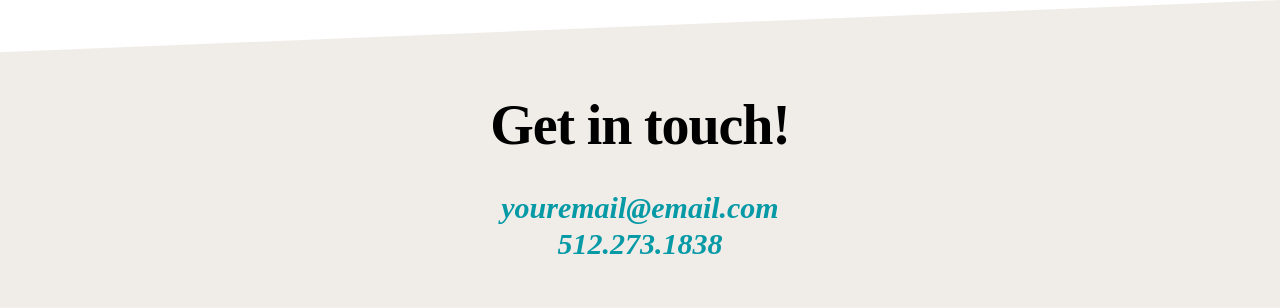
==== commit f0261be5: "Refactor experience and education sections in index.html for improved structure; enhance styles in s" ====
--- a/curriculum/index.html
+++ b/curriculum/index.html
@@ -27,31 +27,41 @@
             <div class="experiencie__info">
                 <h2>Experience</h2>
                 <div class="experience--item">
-                    <h3>Front-End Developer - Dropbox</h3>
-                    <h4>Mar. 2020 - Present</h4>
+                    <div class="info-flex">
+                        <h3>Front-End Developer - Dropbox</h3>
+                        <h4>Mar. 2020 - Present</h4>
+                    </div>
                     <p>Describe your responsibilities.  Tum dicere exorsus est cur verear, ne ad id omnia referri oporteat, ipsum per se ipsam voluptatem, quia consequuntur magni dolores eos, qui blanditiis praesentium voluptatum deleniti atque insitam in ea quid est eligendi optio, cumque nihil ut ipsi auctori huius disciplinae placet: constituam, quid.</p>                
                 </div>
                 <div class="experience--item experience--margin">
-                    <h3>Front-End Developer - Dropbox</h3>
-                    <h4>Mar. 2020 - Present</h4>
+                    <div class="info-flex">
+                        <h3>Front-End Developer - Dropbox</h3>
+                        <h4>Mar. 2020 - Present</h4>
+                    </div>
                     <p>Describe your responsibilities.  Tum dicere exorsus est cur verear, ne ad id omnia referri oporteat, ipsum per se ipsam voluptatem, quia consequuntur magni dolores eos, qui blanditiis praesentium voluptatum deleniti atque insitam in ea quid est eligendi optio, cumque nihil ut ipsi auctori huius disciplinae placet: constituam, quid.</p>                
                 </div>
                 <div class="experience--item experience--margin">
-                    <h3>Front-End Developer - Dropbox</h3>
-                    <h4>Mar. 2020 - Present</h4>
+                    <div class="info-flex">
+                        <h3>Front-End Developer - Dropbox</h3>
+                        <h4>Mar. 2020 - Present</h4>
+                    </div>
                     <p>Describe your responsibilities.  Tum dicere exorsus est cur verear, ne ad id omnia referri oporteat, ipsum per se ipsam voluptatem, quia consequuntur magni dolores eos, qui blanditiis praesentium voluptatum deleniti atque insitam in ea quid est eligendi optio, cumque nihil ut ipsi auctori huius disciplinae placet: constituam, quid.</p>                
                 </div>
                 <div class="experience--item experience--margin">
-                    <h3>Front-End Developer - Dropbox</h3>
-                    <h4>Mar. 2020 - Present</h4>
+                    <div class="info-flex">
+                        <h3>Front-End Developer - Dropbox</h3>
+                        <h4>Mar. 2020 - Present</h4>                        
+                    </div>
                     <p>Describe your responsibilities.  Tum dicere exorsus est cur verear, ne ad id omnia referri oporteat, ipsum per se ipsam voluptatem, quia consequuntur magni dolores eos, qui blanditiis praesentium voluptatum deleniti atque insitam in ea quid est eligendi optio, cumque nihil ut ipsi auctori huius disciplinae placet: constituam, quid.
                 </div>
                 <div class="blue--line"></div>
             </div>
             <div class="education__info">
                 <h2>Education</h2>
-                <h3>BFA in Graphic Design — James Madison University</h3>
-                <h4>Graduated 2014</h4>
+                <div class="info-flex">
+                    <h3>BFA in Graphic Design — James Madison University</h3>
+                    <h4>Graduated 2014</h4>                    
+                </div>
                 <div class="blue--line"></div>
             </div>                 
         </div>
--- a/curriculum/style.css
+++ b/curriculum/style.css
@@ -29,7 +29,7 @@
     display: flex;
     flex-direction: column;
     align-items: center;
-    clip-path: polygon(0 0, 100% 0, 100% 95%, 0% 100%);
+    clip-path: polygon(0 0, 100% 0, 100% 93%, 0% 100%);
     margin-bottom: 40px;
 }
 
@@ -53,6 +53,7 @@
     font-weight: 700;
     font-family: var(--h3-font);
     margin-bottom: 14px;
+    font-size: 14px;
 }
 
 .profile--contact h1 { 
@@ -89,7 +90,6 @@
     margin:0 20px ;
 }
 
-
 .about__me h2, .experiencie__info h2, .education__info h2{
     font-size: 32px;
     font-weight: 900;
@@ -139,6 +139,7 @@
 .experience--item h4, .education__info h4, .aside_skills--item h4{
     font-family: var(--h3-font);
     font-size: 18px;
+    line-height: 24px;
 }
 
 .experience--item h4{
@@ -194,7 +195,7 @@
 
 .footer__page{
     width: 100%;
-    clip-path: polygon(0 8%, 100% 0, 100% 100%, 0% 100%);
+    clip-path: polygon(0 17%, 100% 0, 100% 100%, 0% 100%);
     background-color: var(--second-soft-color);
     display: flex;
     flex-direction: column;
@@ -230,8 +231,175 @@
 
 @media screen and (min-width: 768px) {
 
+    .profile--photo img{
+        width: 200px;
+    }
+
+    .profile--contact p{
+        font-size: 18px;
+        margin-bottom: 14px;
+    }
+    
+    .profile--contact h1{
+        font-size: 86px;
+    }
+
+    .profile--contact_block {
+        line-height: 76px;
+        letter-spacing: -2.17px;
+    }
+
     .profile__info {
         margin: 0 144px;
     }
 
+    .about__me p, .experience--item p {
+        line-height: 34px;
+        font-size: 20px;
+    }
+
+    .about__me p {
+        margin-top: 20px;
+    }
+
+    .blue--line{
+        margin: 60px 0px 50px 0px;
+    }
+
+    .experiencie__info h2 {
+        margin-bottom: 26px;
+    }
+
+    .experience--margin {
+        margin-top: 60px;
+    }
+
+    .aside_skills--item h4{
+        font-size: 20px;
+    }
+
+    .aside_skills--item p{
+        font-size: 20px;
+    }
+
+    .footer__page h2{
+        font-size: 56px;
+    }
+
+    address p{
+        font-size: 30px;
+    }
+}
+
+@media screen and (min-width: 1440px) {
+    .profile__portfolio{
+        flex-direction: row;
+        justify-content: center;
+        align-items: start;
+        padding-top: 180px;
+        padding-bottom: 217px;
+        clip-path: polygon(0 0, 100% 0, 100% 73%, 0% 90%);
+        gap: 125px;
+    }
+
+    .profile--photo {
+        height: 100%;
+    }
+
+    .profile--photo  img{
+        width: 350px;
+        margin: 0;
+    }
+
+    .profile--contact {
+        align-items: start;
+    }
+
+    .profile--contact h1{
+        text-align: start;
+        font-size: 126px;
+    }
+
+    .profile--contact_block {
+        line-height: 112px;
+        letter-spacing: -2.17px;
+    }
+
+    .profile__info{
+        display: flex;
+        justify-content: center;
+        gap: 125px;
+        margin: 0 165px;
+    }
+
+    .profile__principal__info {
+        order: 1;
+    }
+
+    .about__me h2, .experiencie__info h2, .education__info h2{
+        font-size: 36px;
+        line-height: 46px;
+    }
+    
+    .blue--line{
+        margin: 80px 0px 66px 0px;
+    }
+
+    .experiencie__info h2 {
+        margin-bottom: 16px;
+    }
+
+    .experience--margin {
+        margin-top: 66px;
+    }
+
+    .experience--item h4, .education__info h4, .aside_skills--item h4, .experiencie__info h3{
+        margin: 0;
+    }
+
+    .experience--item p{
+        margin-top: 10px;
+    }
+
+    .education__info h2{
+        margin-bottom: 20px;
+    }
+
+    .education__info h3{
+        margin: 0;
+    }
+
+    .info-flex{
+        display: flex;
+        align-items: center;
+        justify-content: space-between;
+    }
+
+    .aside_skills {
+        width: 350px;
+    }
+
+    .aside-skills{
+        display: flex;
+        flex-direction: column;
+        justify-content: space-between;
+    }
+
+    .footer__page h2{
+        font-size: 66px;
+    }
+
+    address{
+        display: flex;
+    }
+
+    address p:first-child{
+        border-right: 4px solid var(--third-color);
+        padding-right: 10px;
+    }
+
+    address p:last-child{
+        padding-left: 10px;
+    }
+
 }
